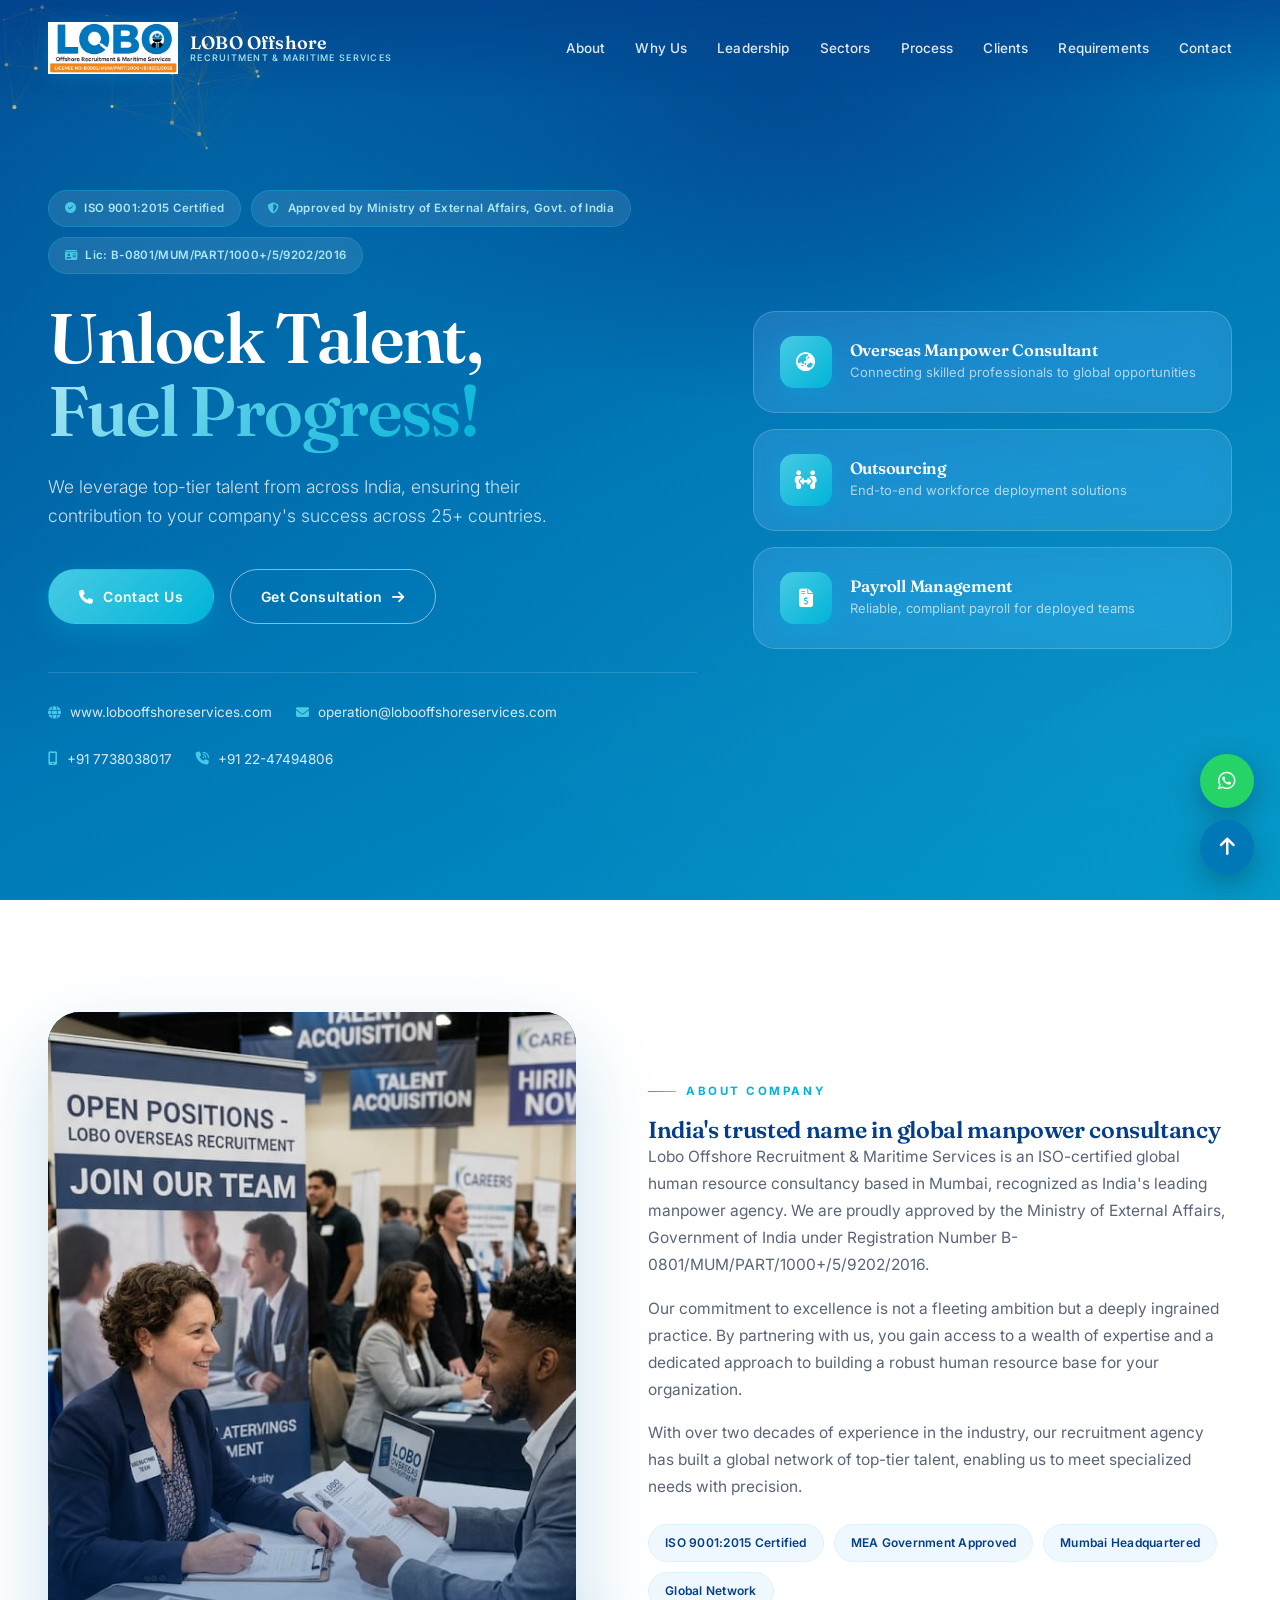
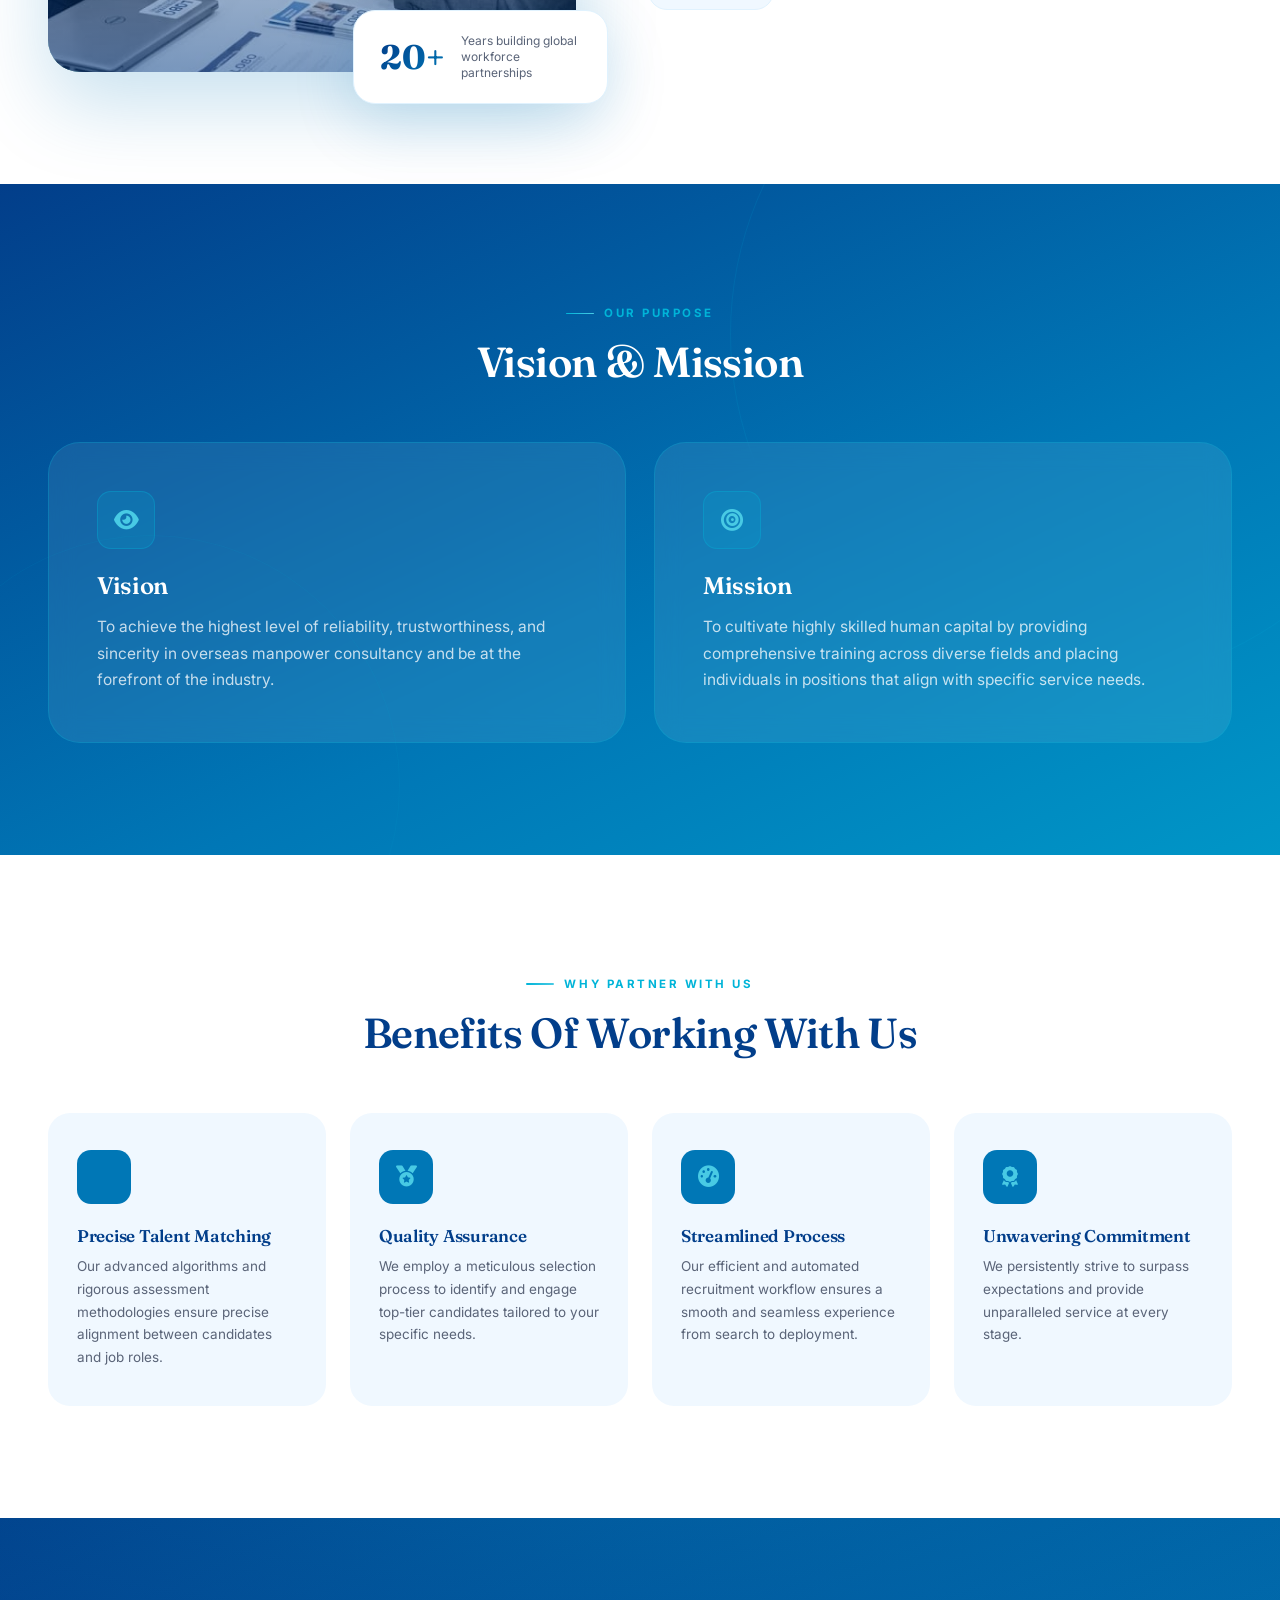
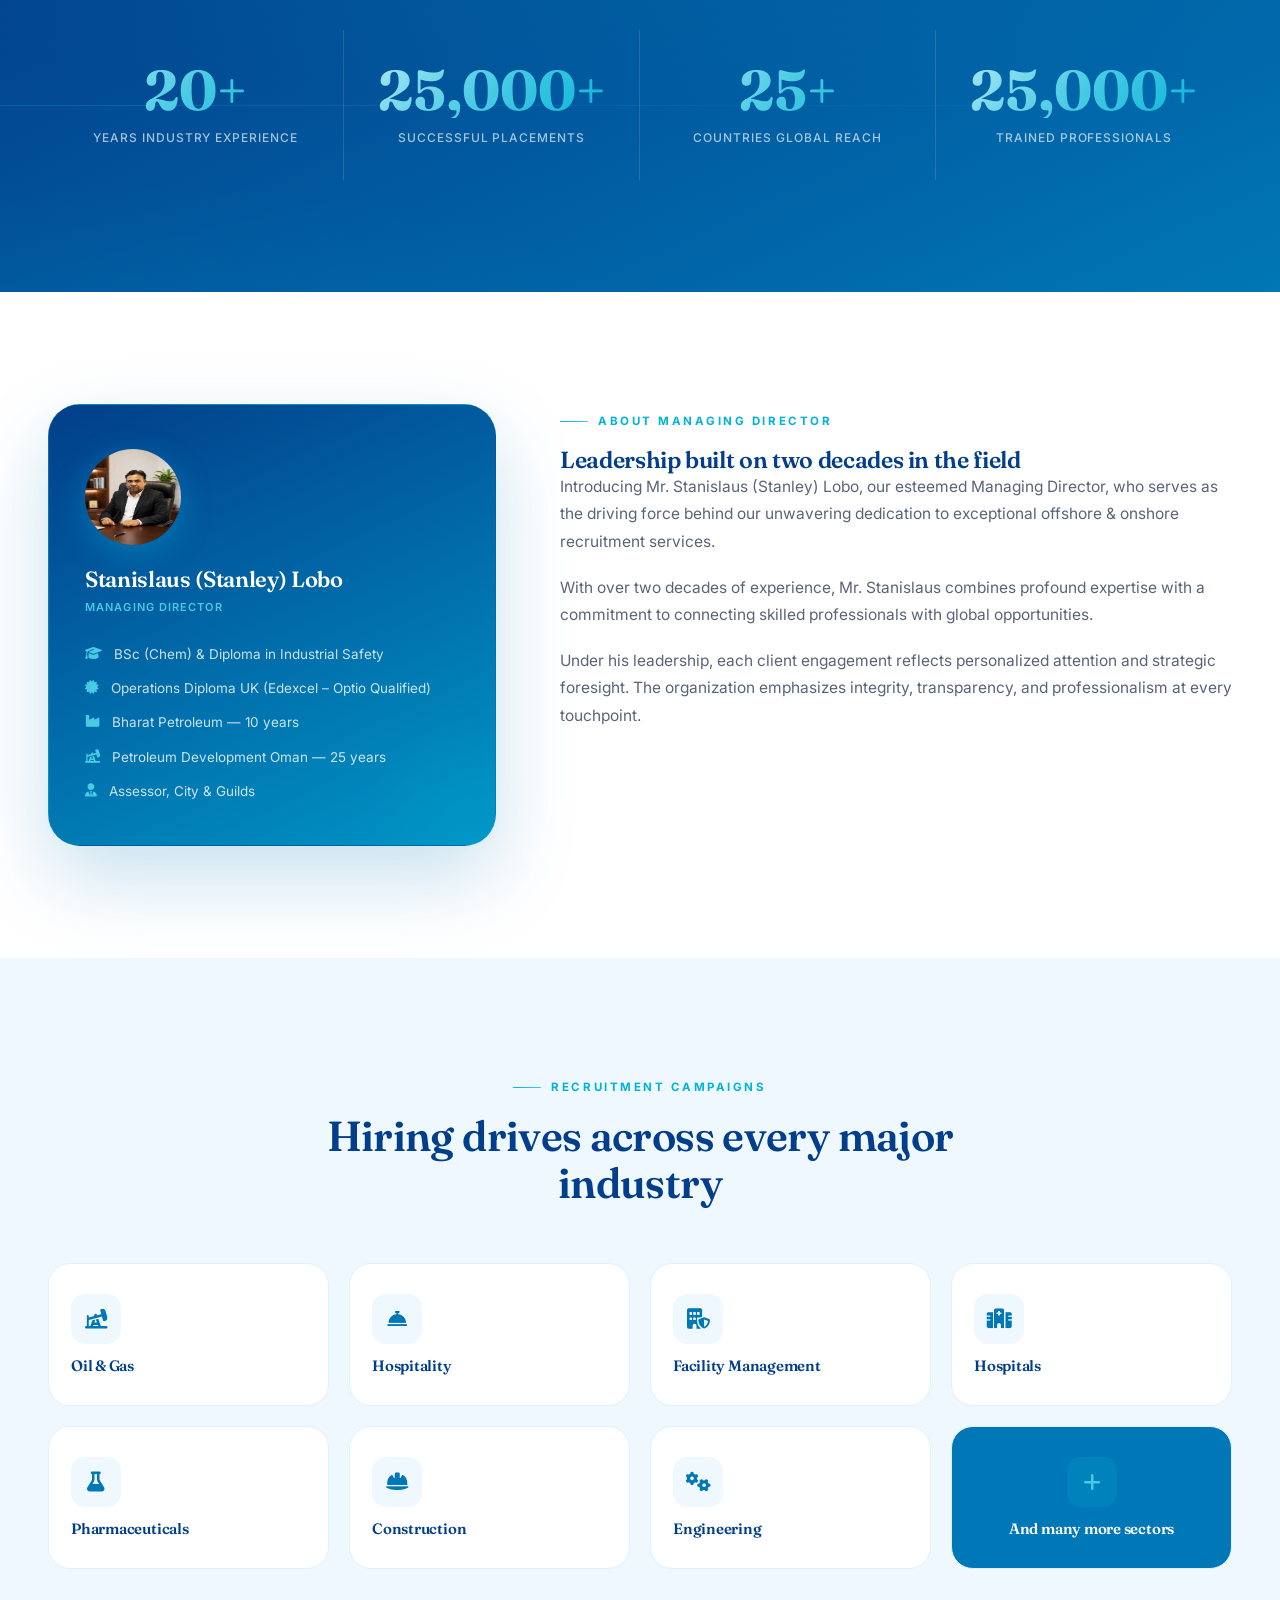
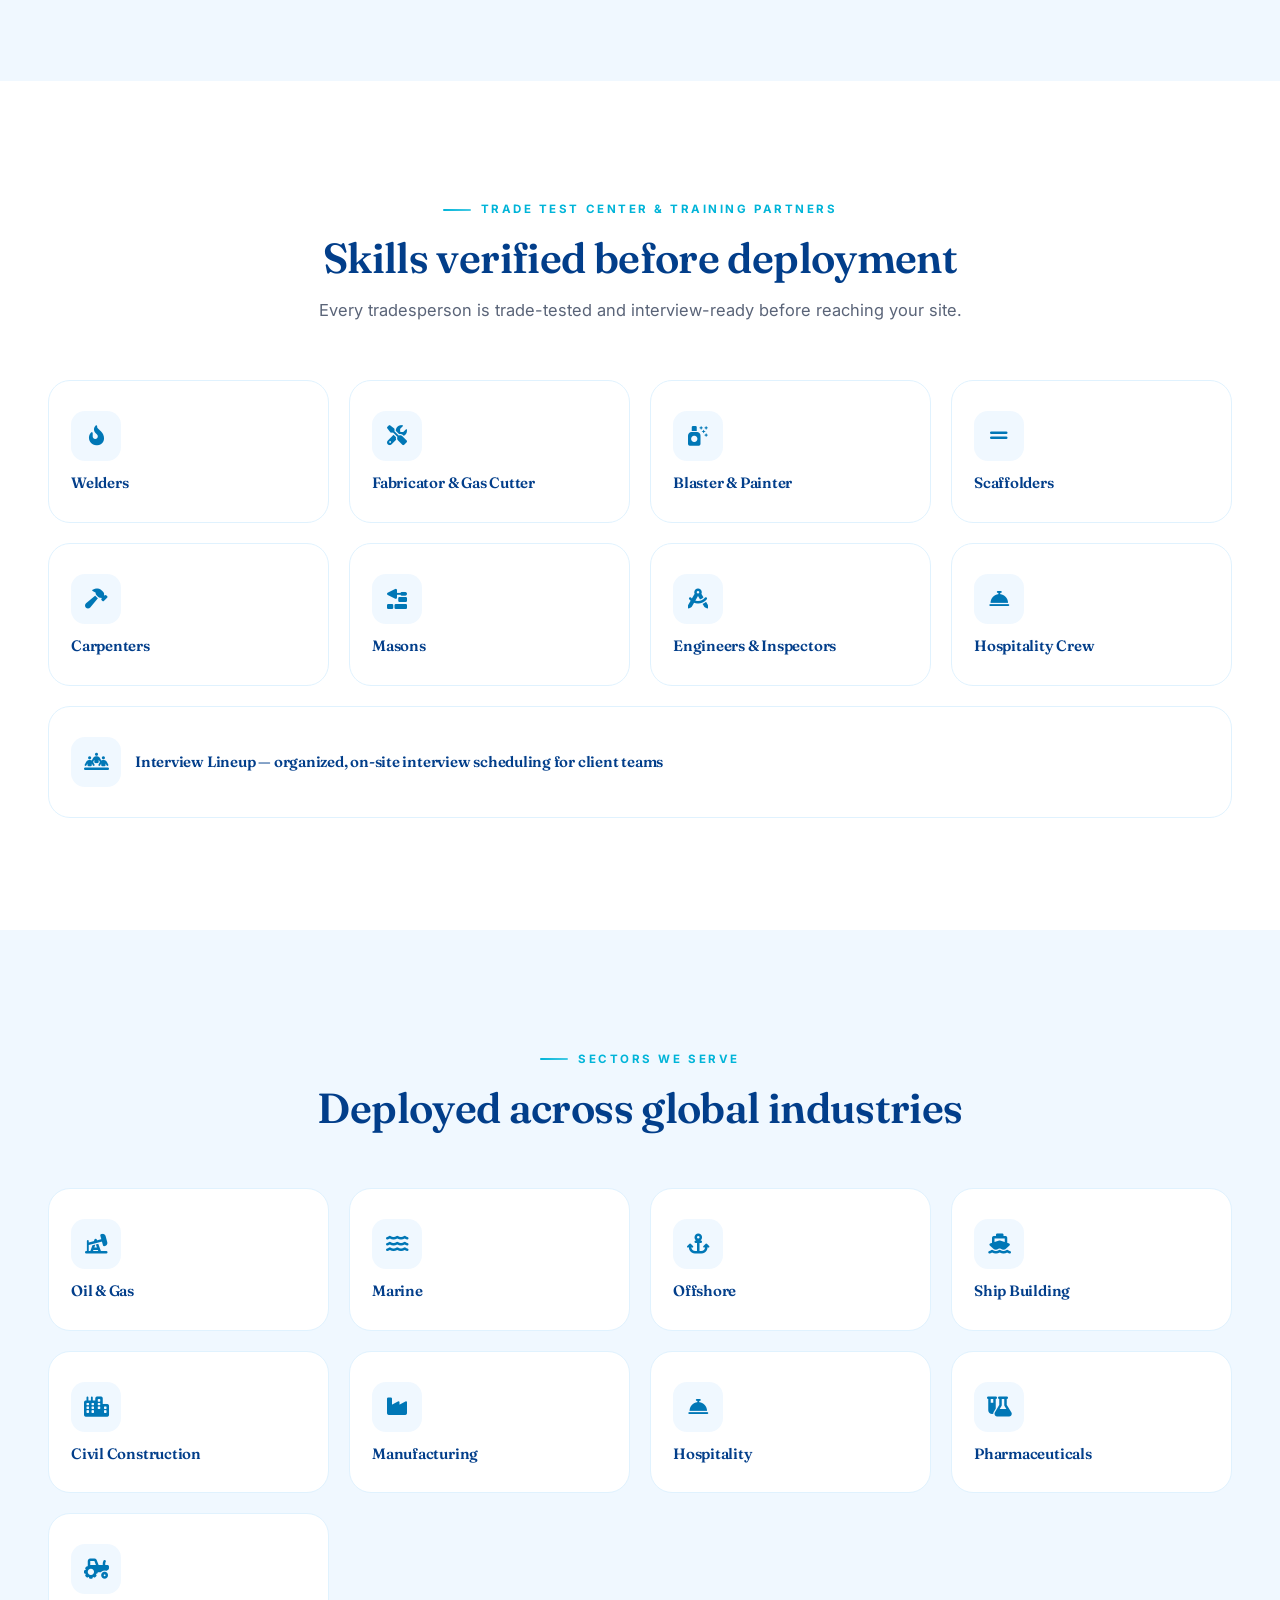
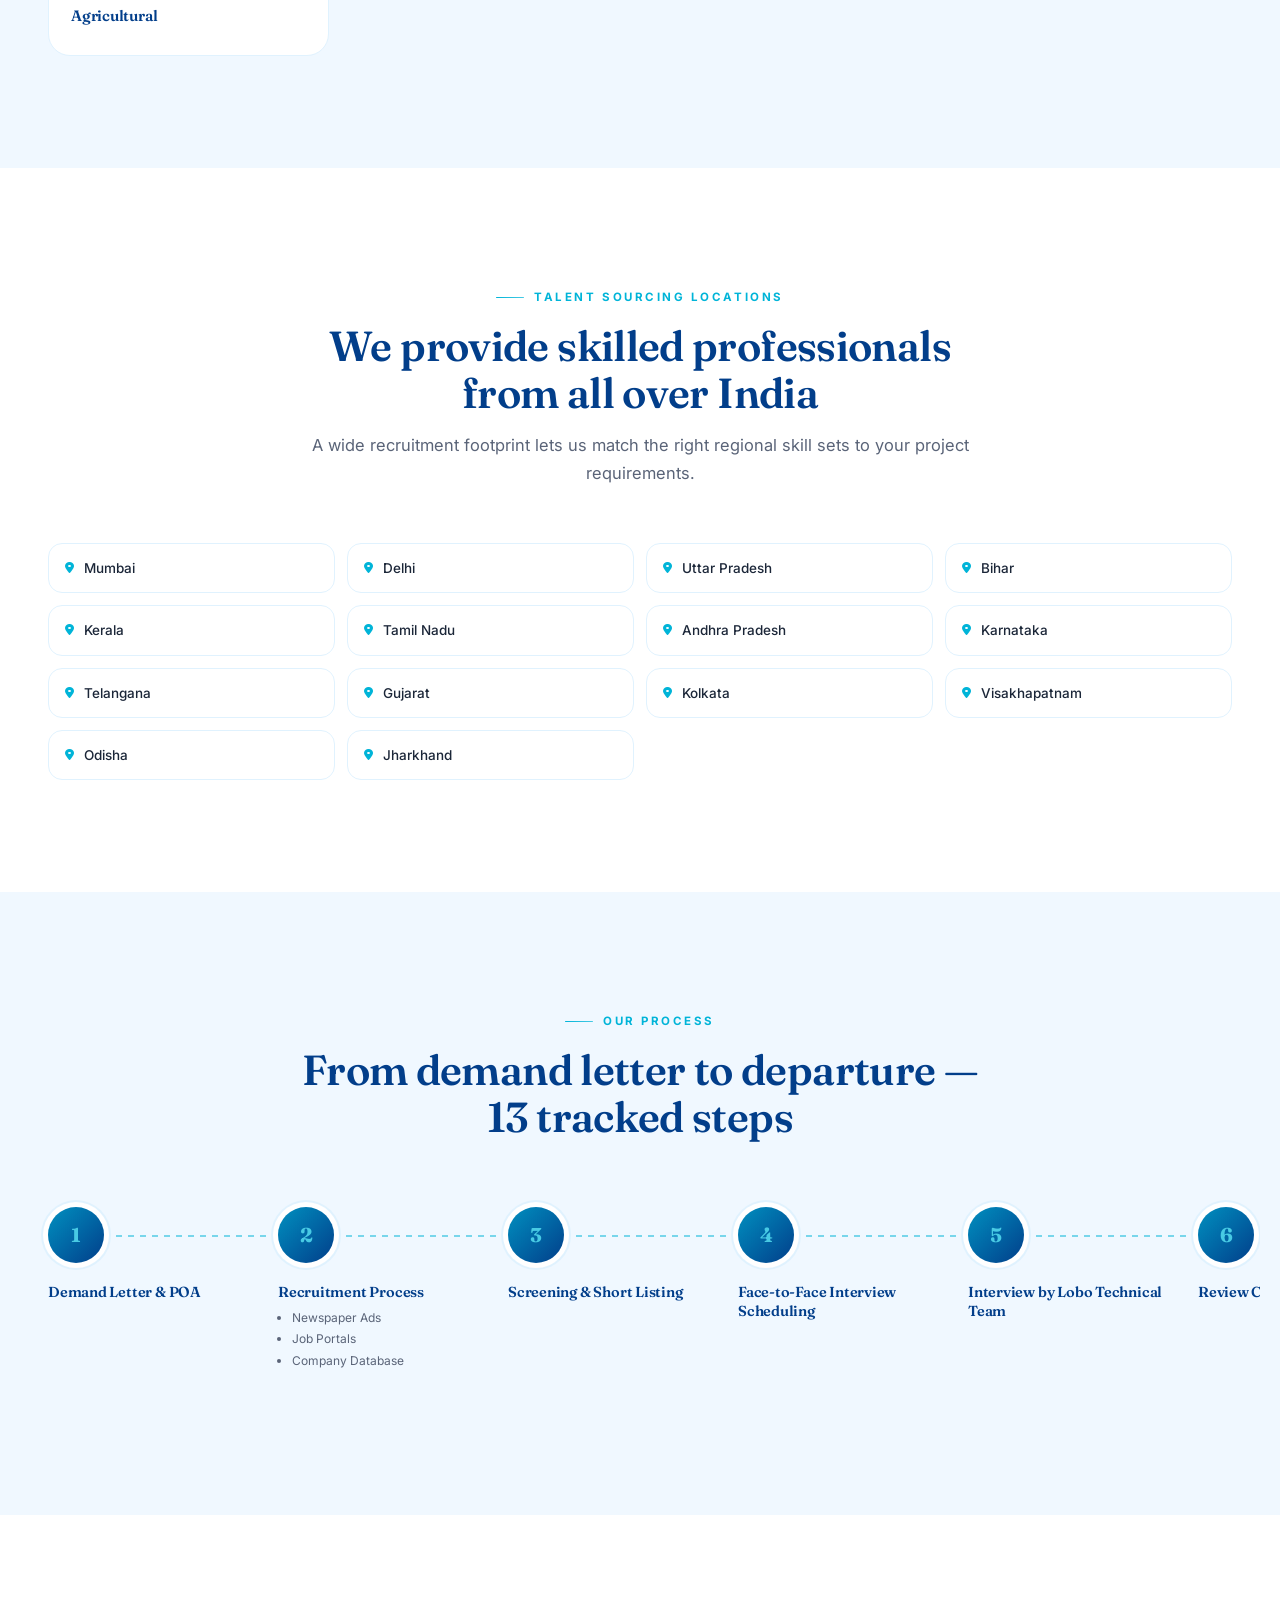
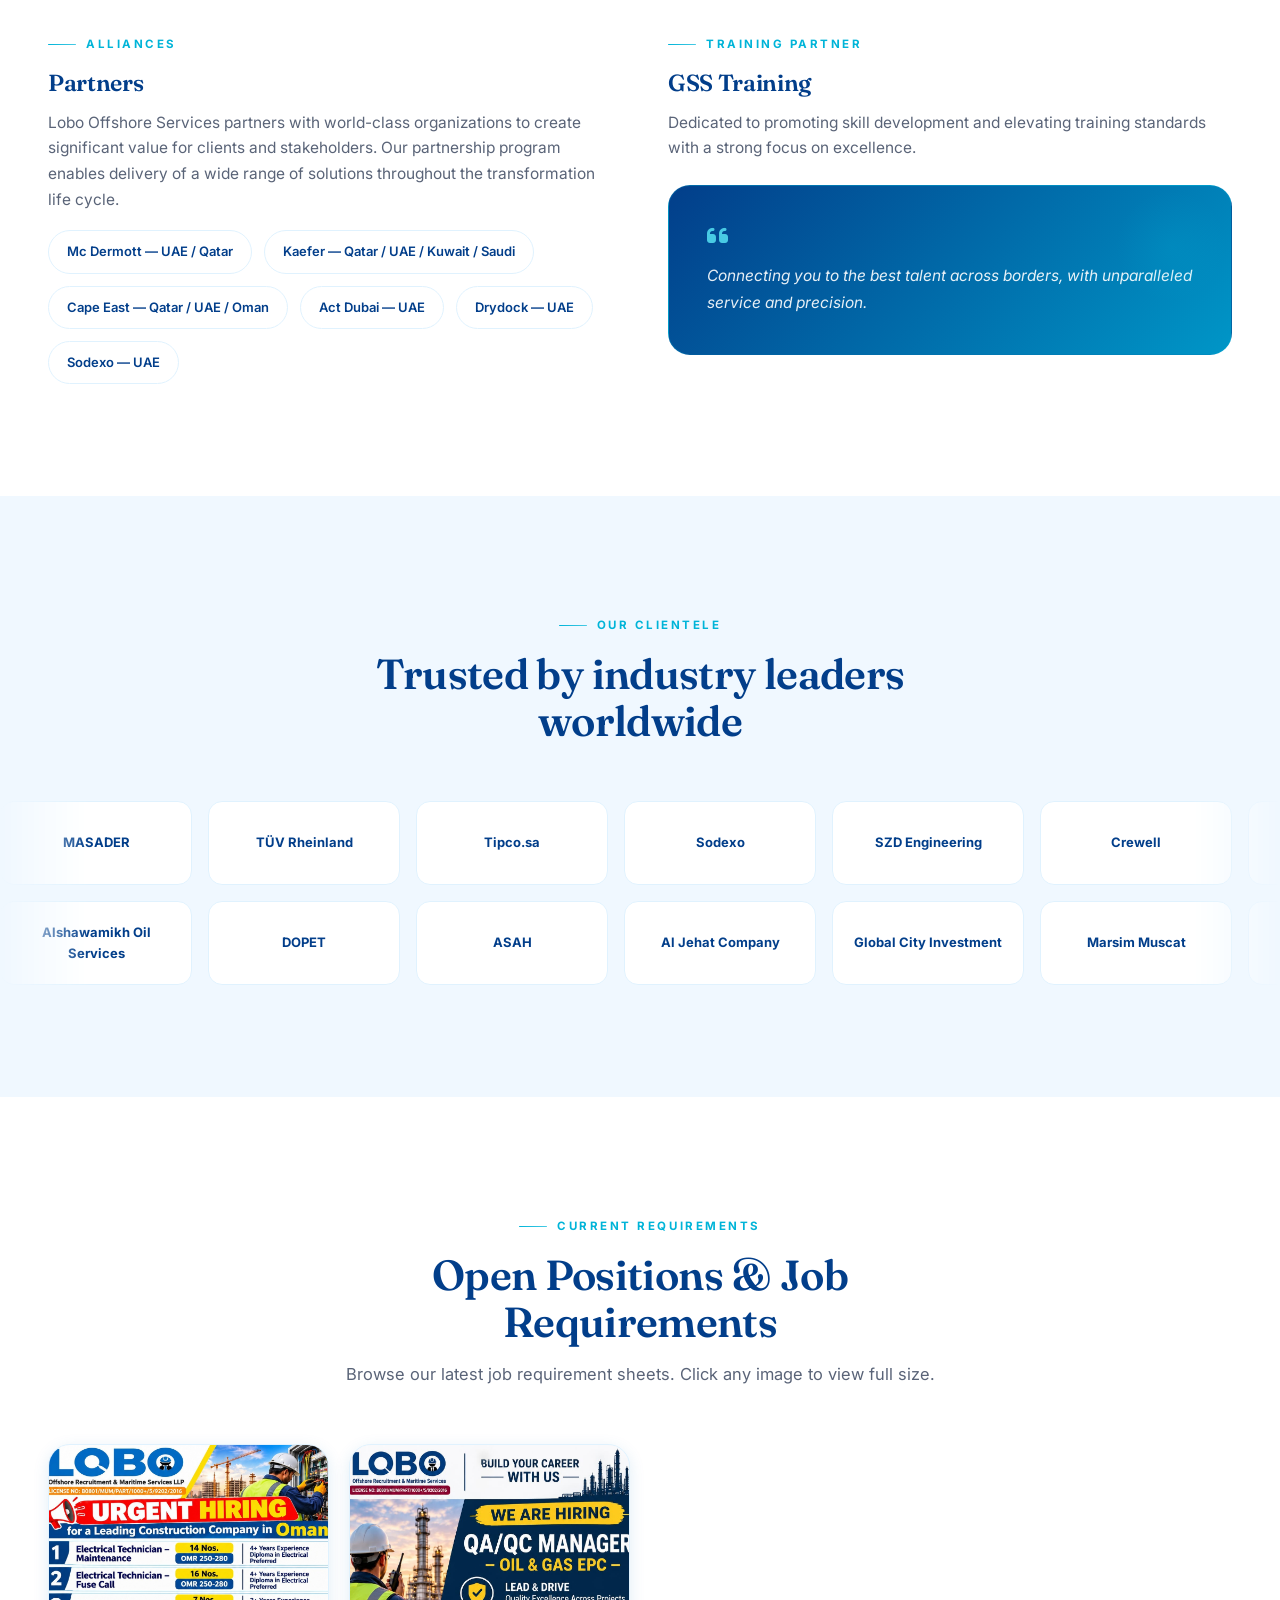
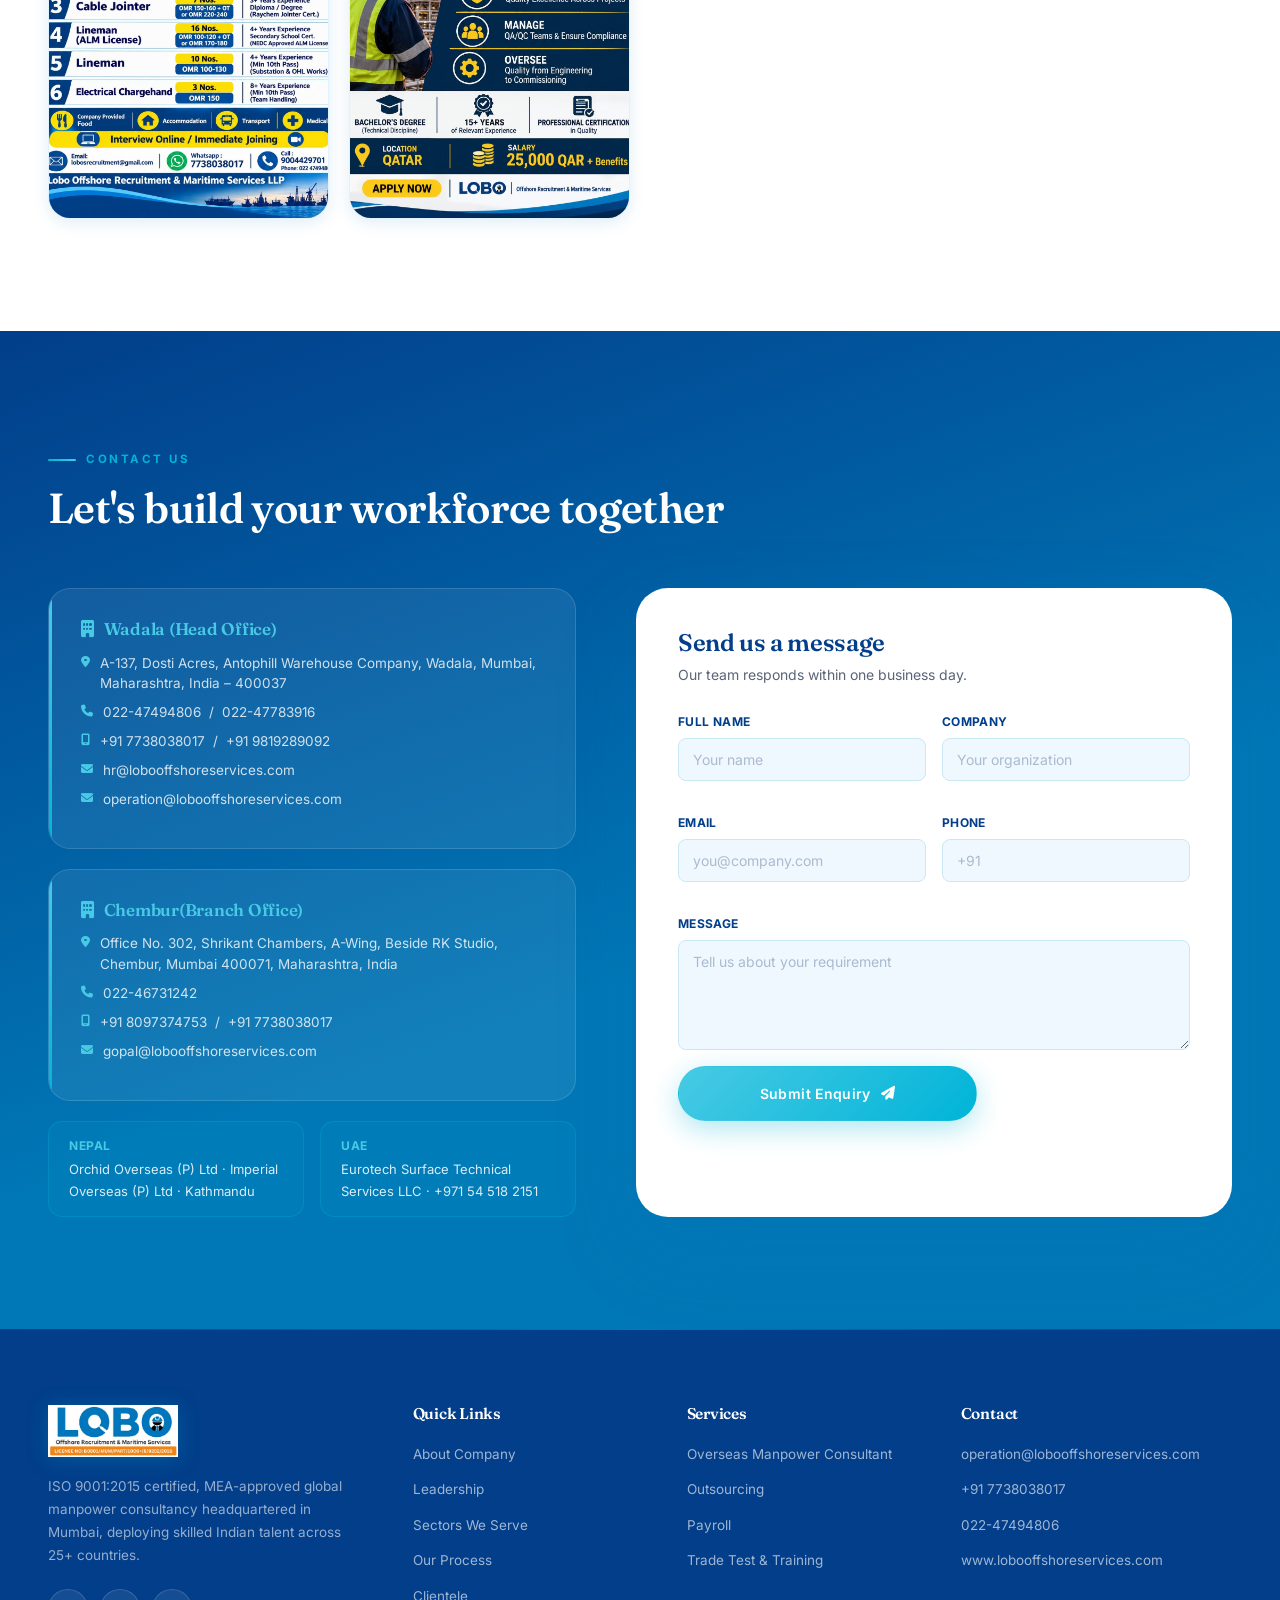
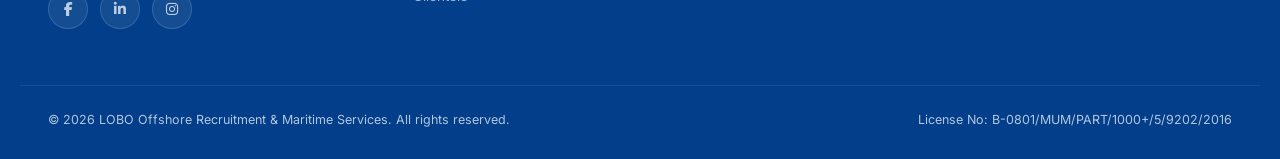
==== lobooffshore-/index.html @ 0203d6b7 "final 1" ====
<!DOCTYPE html>
<html lang="en">
<head>
  <meta charset="UTF-8">
  <meta name="viewport" content="width=device-width, initial-scale=1.0">
  <title>LOBO Offshore Recruitment &amp; Maritime Services | Global Manpower Consultancy</title>
  <meta name="description" content="ISO 9001:2015 certified, MEA-approved overseas manpower consultancy based in Mumbai. 20+ years connecting skilled Indian professionals with global opportunities in Oil &amp; Gas, Marine, Construction, Hospitality and more.">
  <link rel="preconnect" href="https://fonts.googleapis.com">
  <link rel="preconnect" href="https://fonts.gstatic.com" crossorigin>
  <link href="https://fonts.googleapis.com/css2?family=Fraunces:opsz,wght@9..144,300;9..144,400;9..144,500;9..144,600;9..144,700&family=Inter:wght@300;400;500;600;700;800&display=swap" rel="stylesheet">
  <link rel="stylesheet" href="https://cdnjs.cloudflare.com/ajax/libs/font-awesome/6.5.1/css/all.min.css">
  <link rel="stylesheet" href="./style.css">
</head>
<body>

<nav class="navbar" id="navbar">
  <div class="container nav-inner">
    <a href="#home" class="brand">
      <img src="./logo.png" alt="LOBO Offshore Logo" class="brand-logo-img" />
      <span class="brand-text">
        LOBO Offshore
        <small>Recruitment &amp; Maritime Services</small>
      </span>
    </a>
    <div class="nav-links">
      <a href="#about">About</a>
      <a href="#benefits">Why Us</a>
      <a href="#director">Leadership</a>
      <a href="#sectors">Sectors</a>
      <a href="#process">Process</a>
      <a href="#clients">Clients</a>
      <a href="#requirements">Requirements</a>
      <a href="#contact">Contact</a>
    </div>
    <div class="burger" id="burger">
      <span></span><span></span><span></span>
    </div>
  </div>
</nav>

<div class="mobile-menu" id="mobileMenu">
  <div class="mobile-close" id="mobileClose"><i class="fa-solid fa-xmark"></i></div>
  <a href="#about">About</a>
  <a href="#benefits">Why Us</a>
  <a href="#director">Leadership</a>
  <a href="#sectors">Sectors</a>
  <a href="#process">Process</a>
  <a href="#clients">Clients</a>
  <a href="#requirements">Requirements</a>
  <a href="#contact">Contact</a>
</div>

<header class="hero" id="home">
  <canvas id="particles"></canvas>
  <div class="container hero-grid">
    <div>
      <div class="hero-badges reveal in">
        <span class="badge"><i class="fa-solid fa-circle-check"></i> ISO 9001:2015 Certified</span>
        <span class="badge"><i class="fa-solid fa-shield-halved"></i> Approved by Ministry of External Affairs, Govt. of India</span>
        <span class="badge"><i class="fa-solid fa-id-card"></i> Lic: B-0801/MUM/PART/1000+/5/9202/2016</span>
      </div>
      <h1 class="reveal in">Unlock Talent,<br><em>Fuel Progress!</em></h1>
      <p class="lead reveal in">We leverage top-tier talent from across India, ensuring their contribution to your company's success across 25+ countries.</p>
      <div class="hero-cta reveal in">
        <a href="#contact" class="btn btn-gold"><i class="fa-solid fa-phone"></i> Contact Us</a>
        <a href="#contact" class="btn btn-outline">Get Consultation <i class="fa-solid fa-arrow-right"></i></a>
      </div>
      <div class="hero-contact reveal in">
        <a href="http://www.lobooffshoreservices.com" target="_blank" rel="noopener"><i class="fa-solid fa-globe"></i> www.lobooffshoreservices.com</a>
        <a href="mailto:operation@lobooffshoreservices.com"><i class="fa-solid fa-envelope"></i> operation@lobooffshoreservices.com</a>
        <a href="tel:+917738038017"><i class="fa-solid fa-mobile-screen"></i> +91 7738038017</a>
        <a href="tel:+912247494806"><i class="fa-solid fa-phone-volume"></i> +91 22-47494806</a>
      </div>
    </div>
    <div class="expertise-stack">
      <div class="glass-card reveal in">
        <span class="ic"><i class="fa-solid fa-earth-asia"></i></span>
        <div>
          <h4>Overseas Manpower Consultant</h4>
          <p>Connecting skilled professionals to global opportunities</p>
        </div>
      </div>
      <div class="glass-card reveal in">
        <span class="ic"><i class="fa-solid fa-people-arrows"></i></span>
        <div>
          <h4>Outsourcing</h4>
          <p>End-to-end workforce deployment solutions</p>
        </div>
      </div>
      <div class="glass-card reveal in">
        <span class="ic"><i class="fa-solid fa-file-invoice-dollar"></i></span>
        <div>
          <h4>Payroll Management</h4>
          <p>Reliable, compliant payroll for deployed teams</p>
        </div>
      </div>
    </div>
  </div>
</header>

<section class="about" id="about">

  <div class="container about-grid">
  <div class="about-visual reveal-left">
    <div class="about-photo">
      <img src="./aboutme.jpeg" alt="LOBO Offshore recruiter reviewing a candidate's resume at a hiring event" />
    </div>
    <div class="about-float">
      <span class="num">20+</span>
      <span class="lbl">Years building global workforce partnerships</span>
    </div>
  </div>
  <!-- rest of about-grid content -->

  <!-- <div class="container about-grid">
    <div class="about-visual reveal-left">
      <div class="about-photo">
        <svg viewBox="0 0 200 200" fill="none">
          <circle cx="100" cy="100" r="92" stroke="#48CAE4" stroke-opacity="0.4" stroke-width="1.5"/>
          <circle cx="100" cy="100" r="70" stroke="#00B4D8" stroke-opacity="0.6" stroke-width="1.5"/>
          <path d="M40 130 Q100 90 160 130" stroke="#48CAE4" stroke-width="2"/>
          <path d="M55 70 L100 40 L145 70 L130 130 H70 Z" stroke="#ADE8F4" stroke-width="2" fill="rgba(0,180,216,0.10)"/>
          <circle cx="100" cy="70" r="6" fill="#00B4D8"/>
        </svg>
      </div>
      <div class="about-float">
        <span class="num">20+</span>
        <span class="lbl">Years building global workforce partnerships</span>
      </div>
    </div> -->
    <div class="about-copy reveal-right">
      <div class="eyebrow">About Company</div>
      <h2>India's trusted name in global manpower consultancy</h2>
      <p>Lobo Offshore Recruitment &amp; Maritime Services is an ISO-certified global human resource consultancy based in Mumbai, recognized as India's leading manpower agency. We are proudly approved by the Ministry of External Affairs, Government of India under Registration Number B-0801/MUM/PART/1000+/5/9202/2016.</p>
      <p>Our commitment to excellence is not a fleeting ambition but a deeply ingrained practice. By partnering with us, you gain access to a wealth of expertise and a dedicated approach to building a robust human resource base for your organization.</p>
      <p>With over two decades of experience in the industry, our recruitment agency has built a global network of top-tier talent, enabling us to meet specialized needs with precision.</p>
      <div class="about-tags">
        <span class="tag">ISO 9001:2015 Certified</span>
        <span class="tag">MEA Government Approved</span>
        <span class="tag">Mumbai Headquartered</span>
        <span class="tag">Global Network</span>
      </div>
    </div>
  </div>
</section>

<section class="vm">
  <div class="container">
    <div class="section-head center reveal">
      <div class="eyebrow">Our Purpose</div>
      <h2 style="color:#fff;">Vision &amp; Mission</h2>
    </div>
    <div class="vm-grid">
      <div class="vm-card reveal">
        <span class="ic"><i class="fa-solid fa-eye"></i></span>
        <h3>Vision</h3>
        <p>To achieve the highest level of reliability, trustworthiness, and sincerity in overseas manpower consultancy and be at the forefront of the industry.</p>
      </div>
      <div class="vm-card reveal">
        <span class="ic"><i class="fa-solid fa-bullseye"></i></span>
        <h3>Mission</h3>
        <p>To cultivate highly skilled human capital by providing comprehensive training across diverse fields and placing individuals in positions that align with specific service needs.</p>
      </div>
    </div>
  </div>
</section>

<section id="benefits">
  <div class="container">
    <div class="section-head center reveal">
      <div class="eyebrow">Why Partner With Us</div>
      <h2>Benefits Of Working With Us</h2>
    </div>
    <div class="benefits-grid stagger">
      <div class="benefit-card reveal" style="--i:0">
        <span class="ic"><i class="fa-solid fa-bullseye-arrow"></i></span>
        <h4>Precise Talent Matching</h4>
        <p>Our advanced algorithms and rigorous assessment methodologies ensure precise alignment between candidates and job roles.</p>
      </div>
      <div class="benefit-card reveal" style="--i:1">
        <span class="ic"><i class="fa-solid fa-medal"></i></span>
        <h4>Quality Assurance</h4>
        <p>We employ a meticulous selection process to identify and engage top-tier candidates tailored to your specific needs.</p>
      </div>
      <div class="benefit-card reveal" style="--i:2">
        <span class="ic"><i class="fa-solid fa-gauge-high"></i></span>
        <h4>Streamlined Process</h4>
        <p>Our efficient and automated recruitment workflow ensures a smooth and seamless experience from search to deployment.</p>
      </div>
      <div class="benefit-card reveal" style="--i:3">
        <span class="ic"><i class="fa-solid fa-award"></i></span>
        <h4>Unwavering Commitment</h4>
        <p>We persistently strive to surpass expectations and provide unparalleled service at every stage.</p>
      </div>
    </div>
  </div>
</section>

<section class="milestones">
  <div class="container">
    <div class="stat-grid">
      <div class="stat reveal">
        <span class="num" data-count="20" data-suffix="+">0</span>
        <div class="lbl">Years Industry Experience</div>
      </div>
      <div class="stat reveal">
        <span class="num" data-count="25000" data-suffix="+">0</span>
        <div class="lbl">Successful Placements</div>
      </div>
      <div class="stat reveal">
        <span class="num" data-count="25" data-suffix="+">0</span>
        <div class="lbl">Countries Global Reach</div>
      </div>
      <div class="stat reveal">
        <span class="num" data-count="25000" data-suffix="+">0</span>
        <div class="lbl">Trained Professionals</div>
      </div>
    </div>
  </div>
</section>

<section id="director">
  <div class="container director-grid">
    <div class="director-card reveal-left">
      <!-- <span class="director-avatar">SL</span> -->
       <!-- <img src="lobosir.jpeg" alt="Stanislaus (Stanley) Lobo, Managing Director of LOBO Offshore Recruitment & Maritime Services" class="director-avatar" />  -->
       <img src="./lobosir1.png" alt="Stanislaus (Stanley) Lobo, Managing Director of LOBO Offshore Recruitment & Maritime Services" class="director-avatar" />
      <h3>Stanislaus (Stanley) Lobo</h3>
      <div class="role">Managing Director</div>
      <ul class="director-quals">
        <li><i class="fa-solid fa-graduation-cap"></i> BSc (Chem) &amp; Diploma in Industrial Safety</li>
        <li><i class="fa-solid fa-certificate"></i> Operations Diploma UK (Edexcel – Optio Qualified)</li>
        <li><i class="fa-solid fa-industry"></i> Bharat Petroleum — 10 years</li>
        <li><i class="fa-solid fa-oil-well"></i> Petroleum Development Oman — 25 years</li>
        <li><i class="fa-solid fa-user-tie"></i> Assessor, City &amp; Guilds</li>
      </ul>
    </div>
    <div class="director-copy reveal-right">
      <div class="eyebrow">About Managing Director</div>
      <h2>Leadership built on two decades in the field</h2>
      <p>Introducing Mr. Stanislaus (Stanley) Lobo, our esteemed Managing Director, who serves as the driving force behind our unwavering dedication to exceptional offshore &amp; onshore recruitment services.</p>
      <p>With over two decades of experience, Mr. Stanislaus combines profound expertise with a commitment to connecting skilled professionals with global opportunities.</p>
      <p>Under his leadership, each client engagement reflects personalized attention and strategic foresight. The organization emphasizes integrity, transparency, and professionalism at every touchpoint.</p>
    </div>
  </div>
</section>

<section class="section-alt">
  <div class="container">
    <div class="section-head center reveal">
      <div class="eyebrow">Recruitment Campaigns</div>
      <h2>Hiring drives across every major industry</h2>
    </div>
    <div class="chip-grid stagger">
      <div class="chip reveal" style="--i:0"><span class="ic"><i class="fa-solid fa-oil-well"></i></span><h4>Oil &amp; Gas</h4></div>
      <div class="chip reveal" style="--i:1"><span class="ic"><i class="fa-solid fa-bell-concierge"></i></span><h4>Hospitality</h4></div>
      <div class="chip reveal" style="--i:2"><span class="ic"><i class="fa-solid fa-building-shield"></i></span><h4>Facility Management</h4></div>
      <div class="chip reveal" style="--i:3"><span class="ic"><i class="fa-solid fa-hospital"></i></span><h4>Hospitals</h4></div>
      <div class="chip reveal" style="--i:4"><span class="ic"><i class="fa-solid fa-flask"></i></span><h4>Pharmaceuticals</h4></div>
      <div class="chip reveal" style="--i:5"><span class="ic"><i class="fa-solid fa-helmet-safety"></i></span><h4>Construction</h4></div>
      <div class="chip reveal" style="--i:6"><span class="ic"><i class="fa-solid fa-gears"></i></span><h4>Engineering</h4></div>
      <div class="chip more reveal" style="--i:7"><span class="ic"><i class="fa-solid fa-plus"></i></span><h4>And many more sectors</h4></div>
    </div>
  </div>
</section>

<section>
  <div class="container">
    <div class="section-head center reveal">
      <div class="eyebrow">Trade Test Center &amp; Training Partners</div>
      <h2>Skills verified before deployment</h2>
      <p>Every tradesperson is trade-tested and interview-ready before reaching your site.</p>
    </div>
    <div class="chip-grid stagger">
      <div class="chip reveal" style="--i:0"><span class="ic"><i class="fa-solid fa-fire-flame-curved"></i></span><h4>Welders</h4></div>
      <div class="chip reveal" style="--i:1"><span class="ic"><i class="fa-solid fa-screwdriver-wrench"></i></span><h4>Fabricator &amp; Gas Cutter</h4></div>
      <div class="chip reveal" style="--i:2"><span class="ic"><i class="fa-solid fa-spray-can-sparkles"></i></span><h4>Blaster &amp; Painter</h4></div>
      <div class="chip reveal" style="--i:3"><span class="ic"><i class="fa-solid fa-grip-lines"></i></span><h4>Scaffolders</h4></div>
      <div class="chip reveal" style="--i:4"><span class="ic"><i class="fa-solid fa-hammer"></i></span><h4>Carpenters</h4></div>
      <div class="chip reveal" style="--i:5"><span class="ic"><i class="fa-solid fa-trowel-bricks"></i></span><h4>Masons</h4></div>
      <div class="chip reveal" style="--i:6"><span class="ic"><i class="fa-solid fa-drafting-compass"></i></span><h4>Engineers &amp; Inspectors</h4></div>
      <div class="chip reveal" style="--i:7"><span class="ic"><i class="fa-solid fa-concierge-bell"></i></span><h4>Hospitality Crew</h4></div>
    </div>
    <div class="chip-grid" style="margin-top:20px;grid-template-columns:1fr;">
      <div class="chip reveal" style="flex-direction:row;align-items:center;">
        <span class="ic"><i class="fa-solid fa-people-line"></i></span>
        <h4>Interview Lineup — organized, on-site interview scheduling for client teams</h4>
      </div>
    </div>
  </div>
</section>

<section class="section-alt" id="sectors">
  <div class="container">
    <div class="section-head center reveal">
      <div class="eyebrow">Sectors We Serve</div>
      <h2>Deployed across global industries</h2>
    </div>
    <div class="chip-grid stagger">
      <div class="chip reveal" style="--i:0"><span class="ic"><i class="fa-solid fa-oil-well"></i></span><h4>Oil &amp; Gas</h4></div>
      <div class="chip reveal" style="--i:1"><span class="ic"><i class="fa-solid fa-water"></i></span><h4>Marine</h4></div>
      <div class="chip reveal" style="--i:2"><span class="ic"><i class="fa-solid fa-anchor"></i></span><h4>Offshore</h4></div>
      <div class="chip reveal" style="--i:3"><span class="ic"><i class="fa-solid fa-ship"></i></span><h4>Ship Building</h4></div>
      <div class="chip reveal" style="--i:4"><span class="ic"><i class="fa-solid fa-city"></i></span><h4>Civil Construction</h4></div>
      <div class="chip reveal" style="--i:5"><span class="ic"><i class="fa-solid fa-industry"></i></span><h4>Manufacturing</h4></div>
      <div class="chip reveal" style="--i:6"><span class="ic"><i class="fa-solid fa-bell-concierge"></i></span><h4>Hospitality</h4></div>
      <div class="chip reveal" style="--i:7"><span class="ic"><i class="fa-solid fa-flask-vial"></i></span><h4>Pharmaceuticals</h4></div>
      <div class="chip reveal" style="--i:8"><span class="ic"><i class="fa-solid fa-tractor"></i></span><h4>Agricultural</h4></div>
    </div>
  </div>
</section>

<section>
  <div class="container">
    <div class="section-head center reveal">
      <div class="eyebrow">Talent Sourcing Locations</div>
      <h2>We provide skilled professionals from all over India</h2>
      <p style="color:var(--slate);margin-top:14px;">A wide recruitment footprint lets us match the right regional skill sets to your project requirements.</p>
    </div>
    <div class="loc-list reveal">
      <div class="loc-pill"><i class="fa-solid fa-location-dot"></i> Mumbai</div>
      <div class="loc-pill"><i class="fa-solid fa-location-dot"></i> Delhi</div>
      <div class="loc-pill"><i class="fa-solid fa-location-dot"></i> Uttar Pradesh</div>
      <div class="loc-pill"><i class="fa-solid fa-location-dot"></i> Bihar</div>
      <div class="loc-pill"><i class="fa-solid fa-location-dot"></i> Kerala</div>
      <div class="loc-pill"><i class="fa-solid fa-location-dot"></i> Tamil Nadu</div>
      <div class="loc-pill"><i class="fa-solid fa-location-dot"></i> Andhra Pradesh</div>
      <div class="loc-pill"><i class="fa-solid fa-location-dot"></i> Karnataka</div>
      <div class="loc-pill"><i class="fa-solid fa-location-dot"></i> Telangana</div>
      <div class="loc-pill"><i class="fa-solid fa-location-dot"></i> Gujarat</div>
      <div class="loc-pill"><i class="fa-solid fa-location-dot"></i> Kolkata</div>
      <div class="loc-pill"><i class="fa-solid fa-location-dot"></i> Visakhapatnam</div>
      <div class="loc-pill"><i class="fa-solid fa-location-dot"></i> Odisha</div>
      <div class="loc-pill"><i class="fa-solid fa-location-dot"></i> Jharkhand</div>
    </div>
  </div>
</section>

<section class="section-alt" id="process">
  <div class="container">
    <div class="section-head center reveal">
      <div class="eyebrow">Our Process</div>
      <h2>From demand letter to departure — 13 tracked steps</h2>
    </div>
  </div>
  <div class="container">
    <div class="timeline-scroll">
      <div class="timeline">
        <div class="tl-step reveal"><div class="tl-num">1</div><div class="tl-line"></div><h4>Demand Letter &amp; POA</h4></div>
        <div class="tl-step reveal"><div class="tl-num">2</div><div class="tl-line"></div><h4>Recruitment Process</h4><ul><li>Newspaper Ads</li><li>Job Portals</li><li>Company Database</li></ul></div>
        <div class="tl-step reveal"><div class="tl-num">3</div><div class="tl-line"></div><h4>Screening &amp; Short Listing</h4></div>
        <div class="tl-step reveal"><div class="tl-num">4</div><div class="tl-line"></div><h4>Face-to-Face Interview Scheduling</h4></div>
        <div class="tl-step reveal"><div class="tl-num">5</div><div class="tl-line"></div><h4>Interview by Lobo Technical Team</h4></div>
        <div class="tl-step reveal"><div class="tl-num">6</div><div class="tl-line"></div><h4>Review CV by Client</h4></div>
        <div class="tl-step reveal"><div class="tl-num">7</div><div class="tl-line"></div><h4>Schedule Virtual Interview</h4></div>
        <div class="tl-step reveal"><div class="tl-num">8</div><div class="tl-line"></div><h4>Selection &amp; Offer Letter</h4></div>
        <div class="tl-step reveal"><div class="tl-num">9</div><div class="tl-line"></div><h4>Signed Offer Letter &amp; Medical</h4></div>
        <div class="tl-step reveal"><div class="tl-num">10</div><div class="tl-line"></div><h4>Visa Processing</h4></div>
        <div class="tl-step reveal"><div class="tl-num">11</div><div class="tl-line"></div><h4>Emigration</h4></div>
        <div class="tl-step reveal"><div class="tl-num">12</div><div class="tl-line"></div><h4>Orientation</h4></div>
        <div class="tl-step reveal"><div class="tl-num">13</div><h4>Departure</h4></div>
      </div>
    </div>
  </div>
</section>

<section>
  <div class="container partners-grid">
    <div class="reveal-left">
      <div class="eyebrow">Alliances</div>
      <h2>Partners</h2>
      <p style="color:var(--slate);margin-top:14px;">Lobo Offshore Services partners with world-class organizations to create significant value for clients and stakeholders. Our partnership program enables delivery of a wide range of solutions throughout the transformation life cycle.</p>
      <div class="partner-list">
        <span class="partner-pill">Mc Dermott — UAE / Qatar</span>
        <span class="partner-pill">Kaefer — Qatar / UAE / Kuwait / Saudi</span>
        <span class="partner-pill">Cape East — Qatar / UAE / Oman</span>
        <span class="partner-pill">Act Dubai — UAE</span>
        <span class="partner-pill">Drydock — UAE</span>
        <span class="partner-pill">Sodexo — UAE</span>
      </div>
    </div>
    <div class="reveal-right">
      <div class="eyebrow">Training Partner</div>
      <h2>GSS Training</h2>
      <p style="color:var(--slate);margin-top:14px;">Dedicated to promoting skill development and elevating training standards with a strong focus on excellence.</p>
      <div class="partner-quote">
        <i class="fa-solid fa-quote-left"></i>
        <p>Connecting you to the best talent across borders, with unparalleled service and precision.</p>
      </div>
    </div>
  </div>
</section>

<section class="section-alt" id="clients">
  <div class="container">
    <div class="section-head center reveal">
      <div class="eyebrow">Our Clientele</div>
      <h2>Trusted by industry leaders worldwide</h2>
    </div>
  </div>
  <div class="marquee-wrap reveal" style="margin-bottom:16px;">
    <div class="marquee" id="marquee1"></div>
  </div>
  <div class="marquee-wrap reveal">
    <div class="marquee rev" id="marquee2"></div>
  </div>
</section>


<!-- ============================================================
     REQUIREMENTS — Gallery only (no upload zone)
     To add images: open admin-requirements.html, upload images,
     click Generate Code, then paste the <div class="req-item">
     blocks inside the .req-gallery div below.
============================================================ -->
<section id="requirements">
  <div class="container">

    <div class="section-head center reveal">
      <div class="eyebrow">Current Requirements</div>
      <h2>Open Positions &amp; Job Requirements</h2>
      <p>Browse our latest job requirement sheets. Click any image to view full size.</p>
    </div>

    <!-- ═══════════════════════════════════════════════════════
         HOW TO ADD IMAGES:
         1. Open  admin-requirements.html  in your browser
         2. Upload your job requirement images
         3. Click "Generate Code" → "Copy to Clipboard"
         4. Paste the copied <div class="req-item"> blocks
            here, replacing or below the empty placeholder.
    ═══════════════════════════════════════════════════════ -->
    <div class="req-gallery" id="reqGallery">

      <!-- Empty state — hidden automatically when images are present -->
      <div class="req-empty" id="reqEmpty">
        <i class="fa-solid fa-images"></i>
        <p>No requirements posted yet. Check back soon!</p>
      </div>

      <!-- ↓ PASTE YOUR GENERATED req-item BLOCKS HERE ↓ -->
       <!-- ========================================================
     LOBO OFFSHORE — Job Requirements Gallery
     Generated: 28 June 2026
     Total images: 3
     ======================================================== -->


<!-- ========================================================
     LOBO OFFSHORE — Job Requirements Gallery
     Generated: 18 November 2026
     Total images: 2
     ======================================================== -->

  <div class="req-item" onclick="openLightbox(0)">
    <img src="[data-uri]" alt="Job Requirement 1" loading="lazy">
    <div class="req-item-overlay">
      <span><i class="fa-solid fa-expand"></i> View Full Size</span>
    </div>
  </div>

  <div class="req-item" onclick="openLightbox(1)">
    <img src="[data-uri]" alt="Job Requirement 2" loading="lazy">
    <div class="req-item-overlay">
      <span><i class="fa-solid fa-expand"></i> View Full Size</span>
    </div>
  </div>

<script>
/* Requirements lightbox data — auto-generated */
window._reqImages = [
  "[data-uri]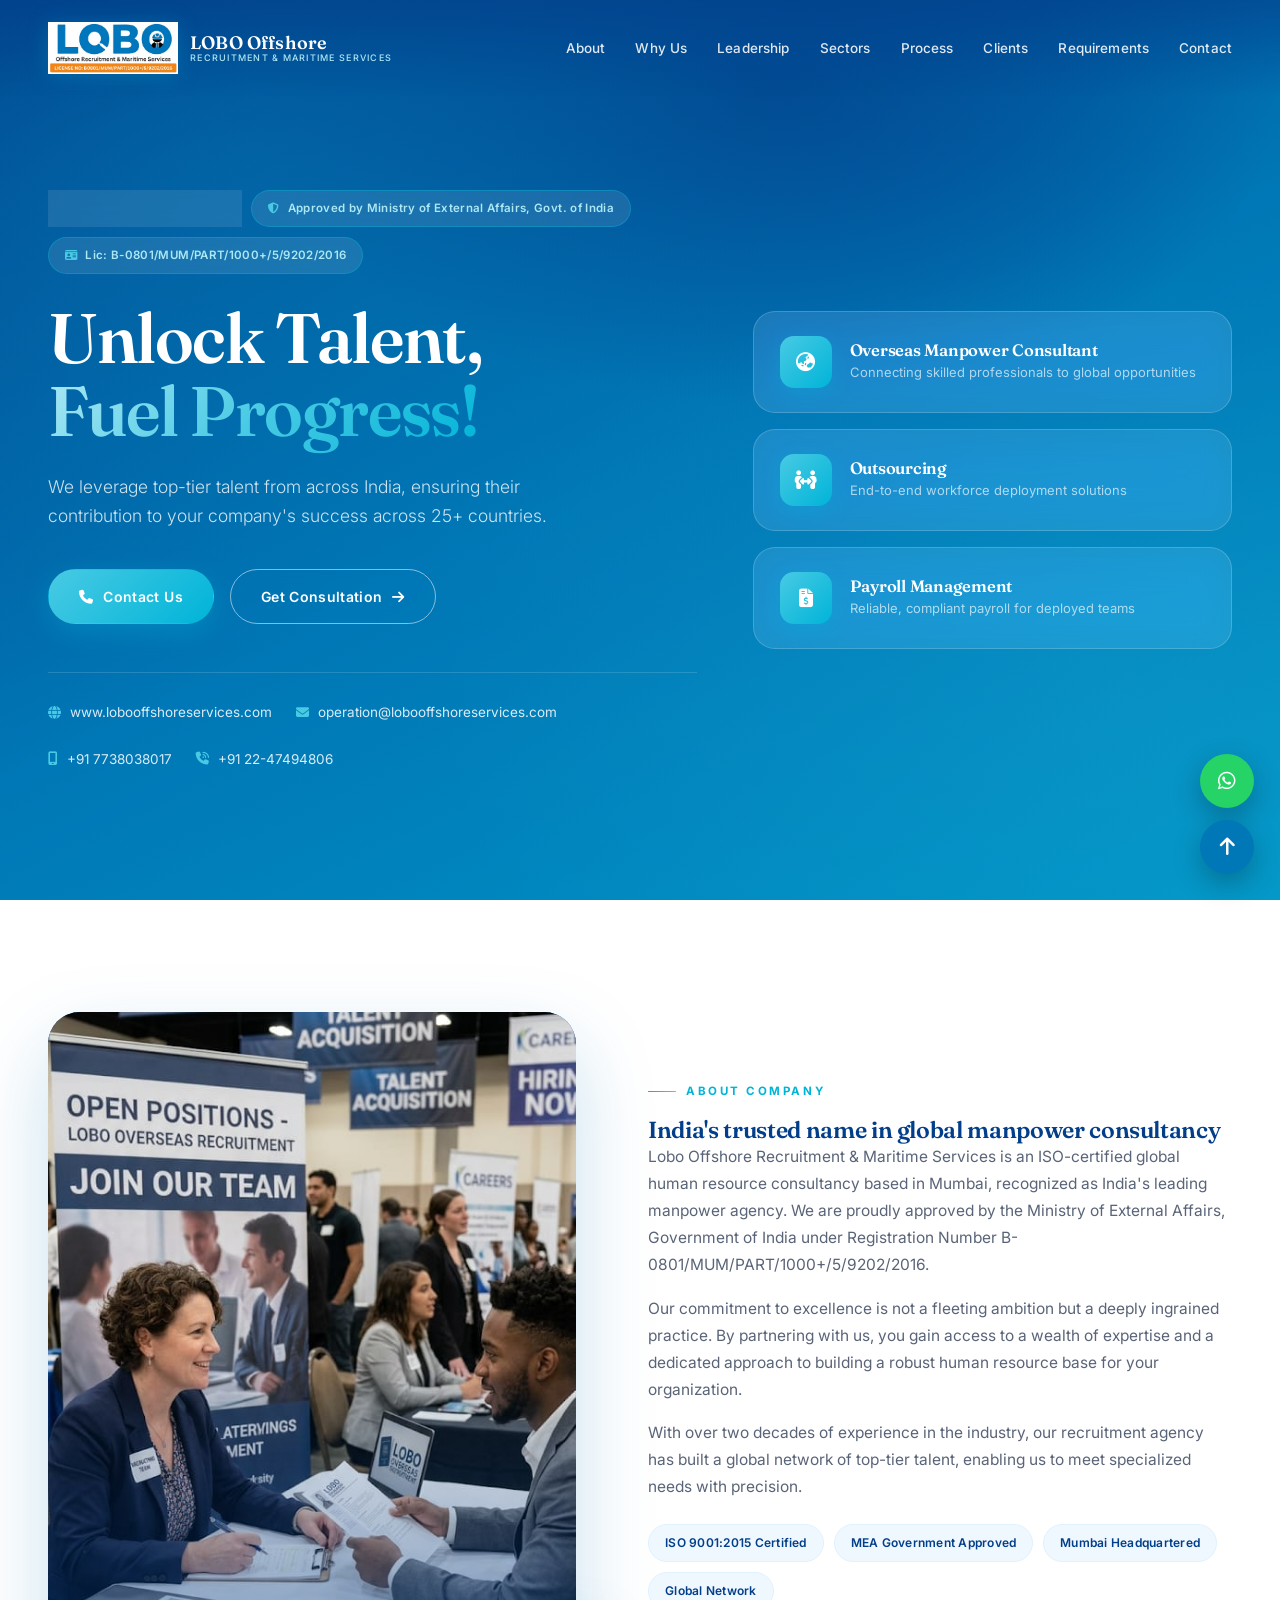
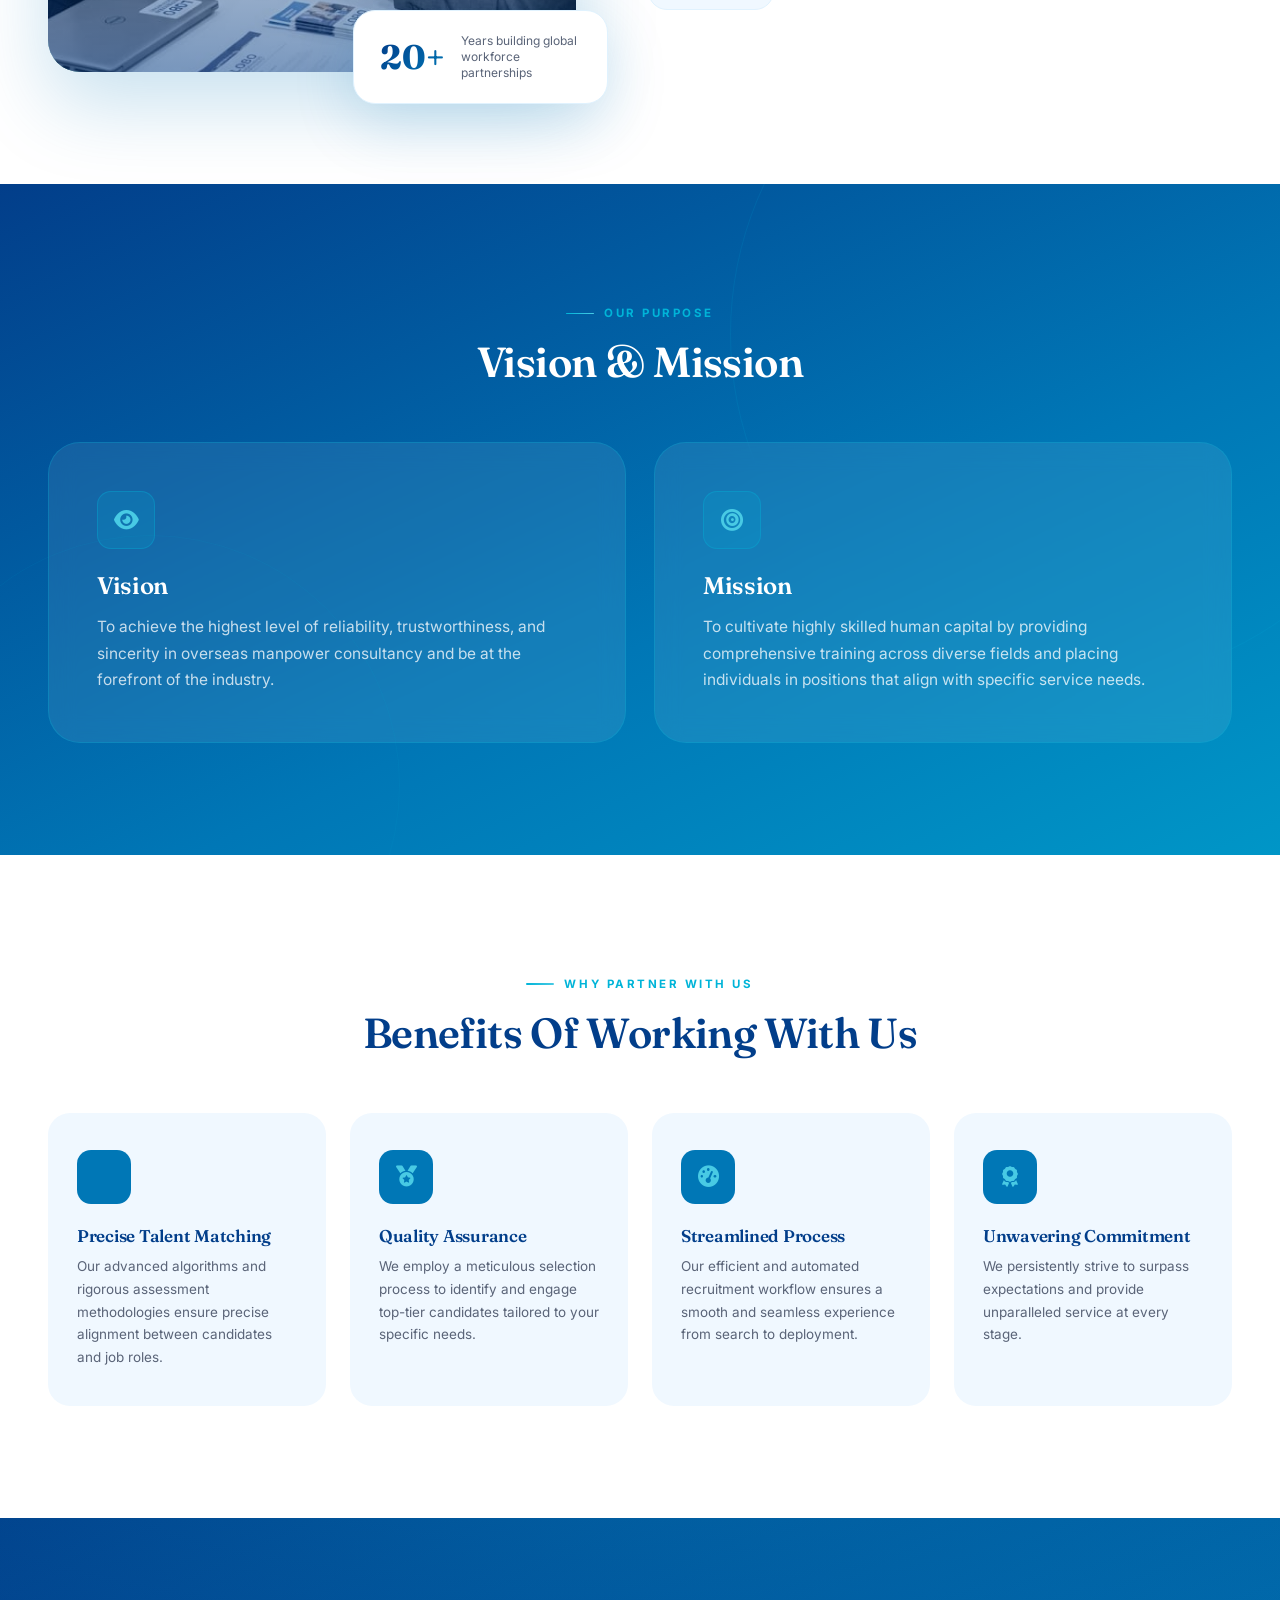
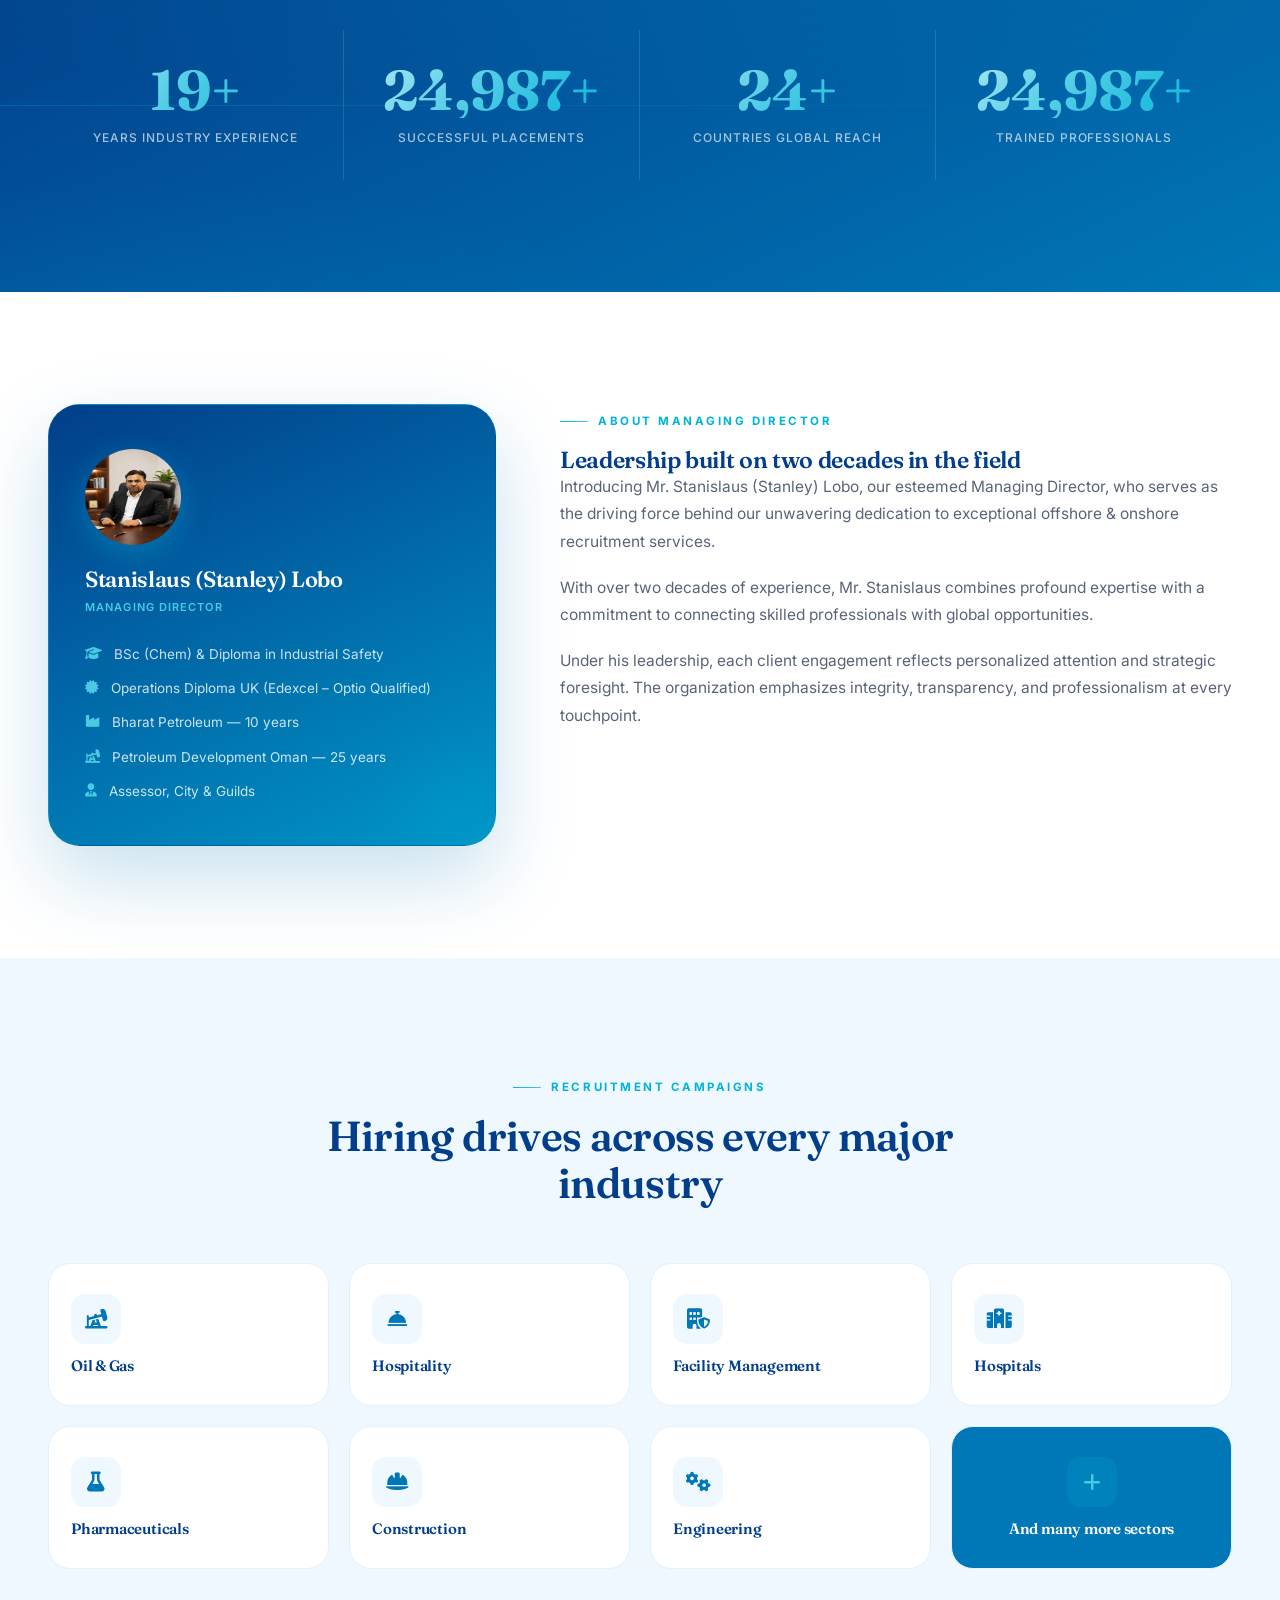
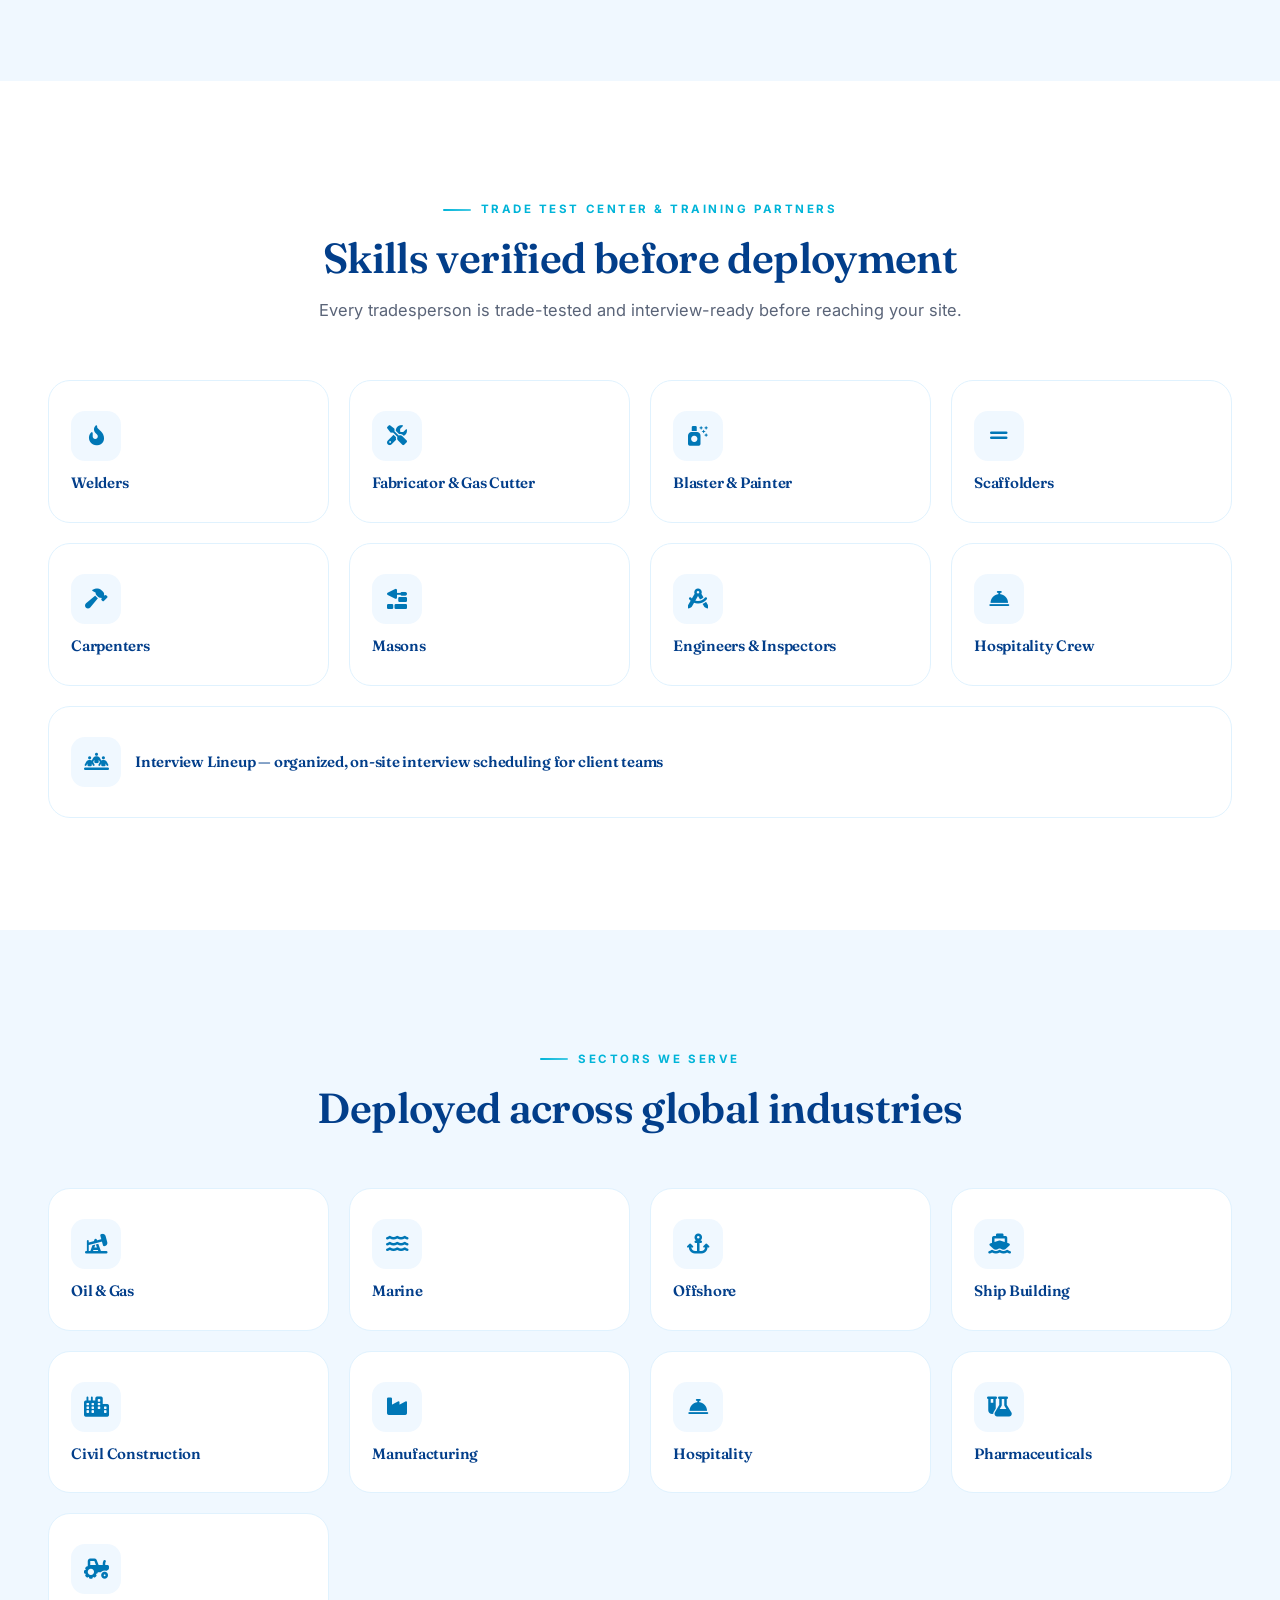
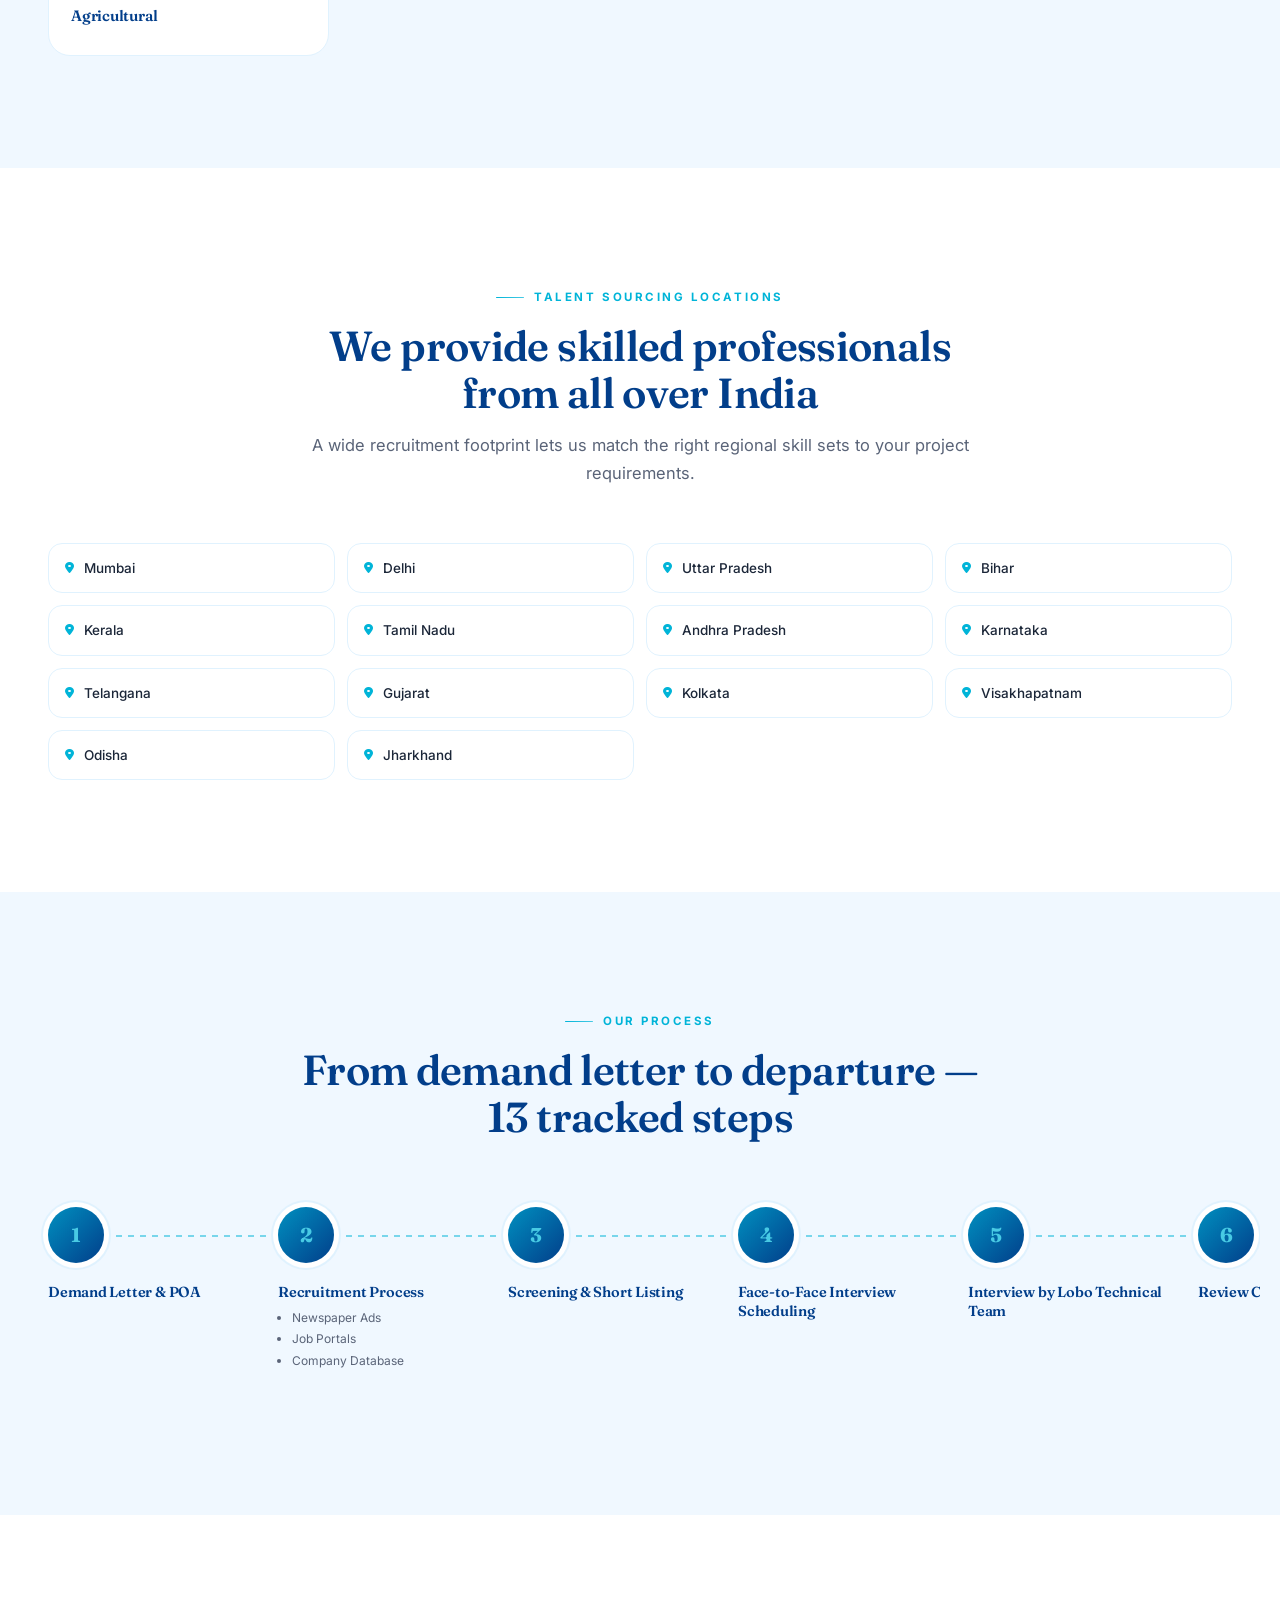
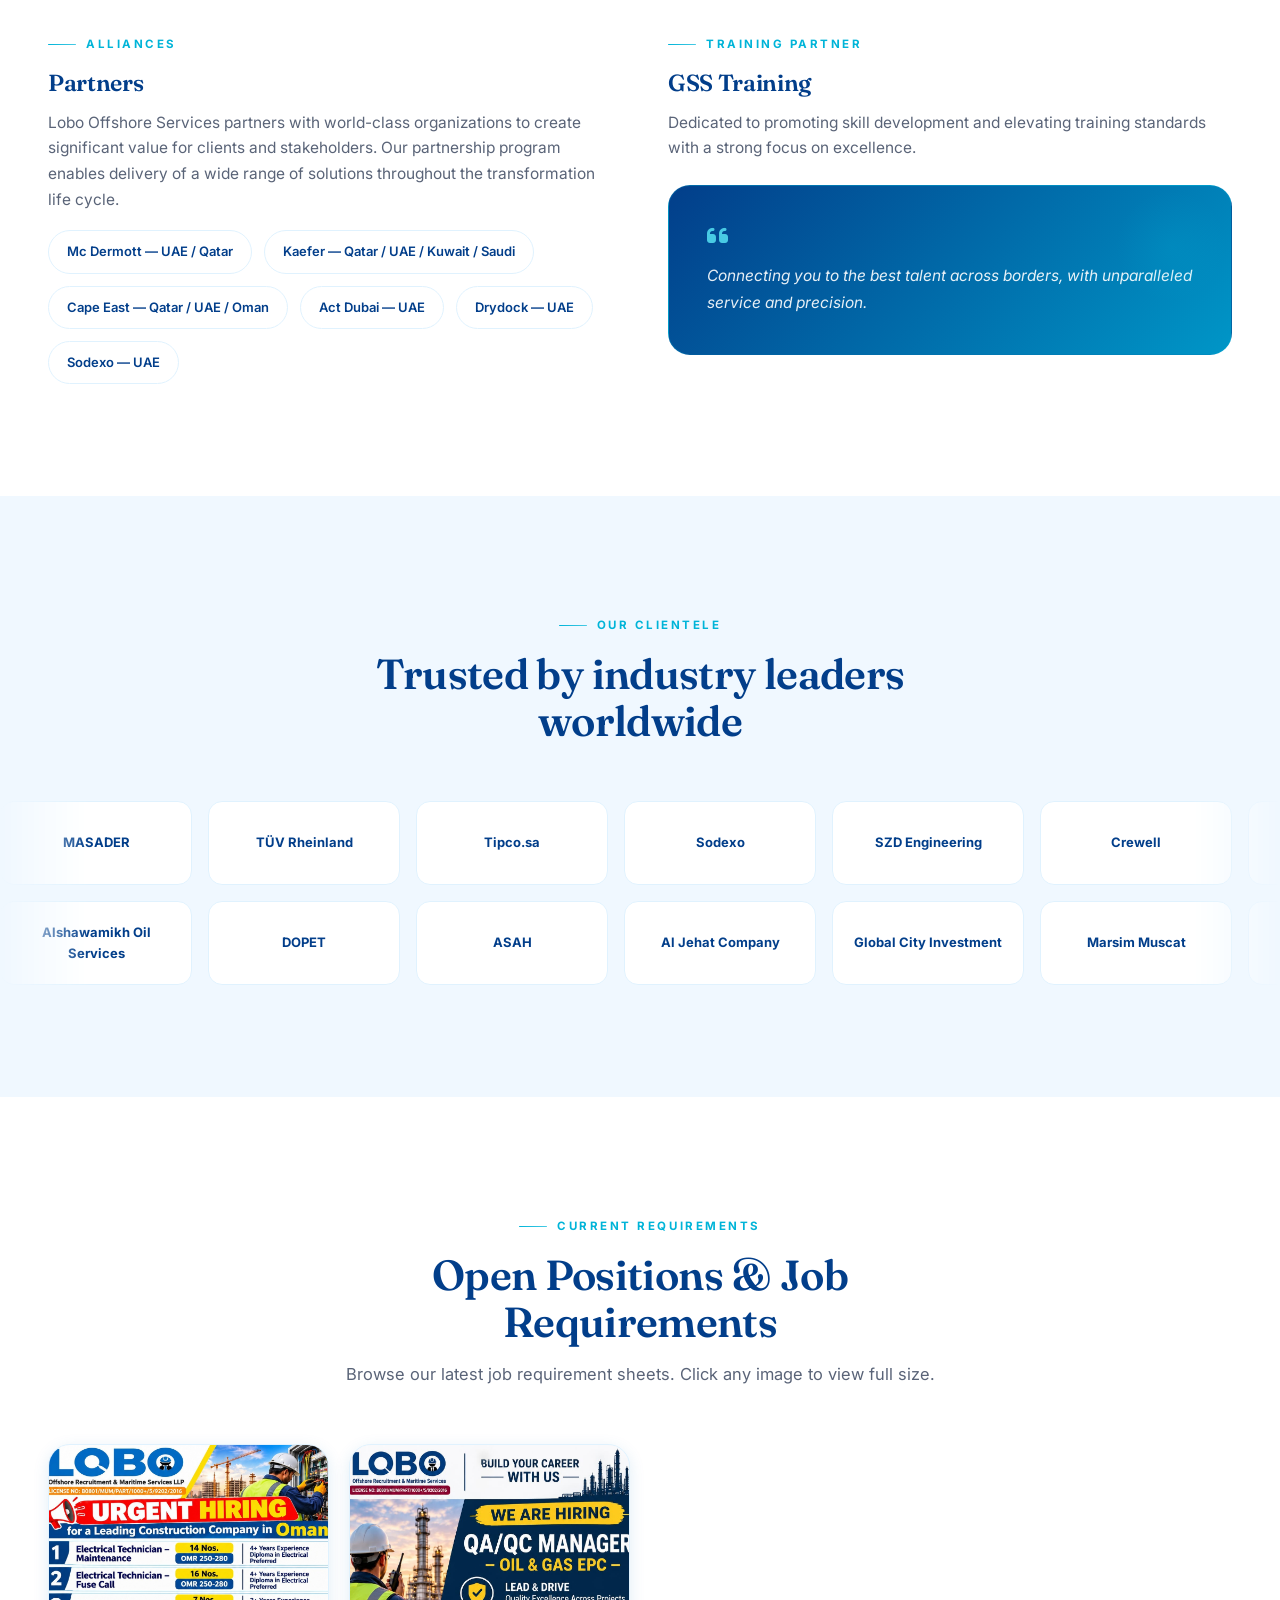
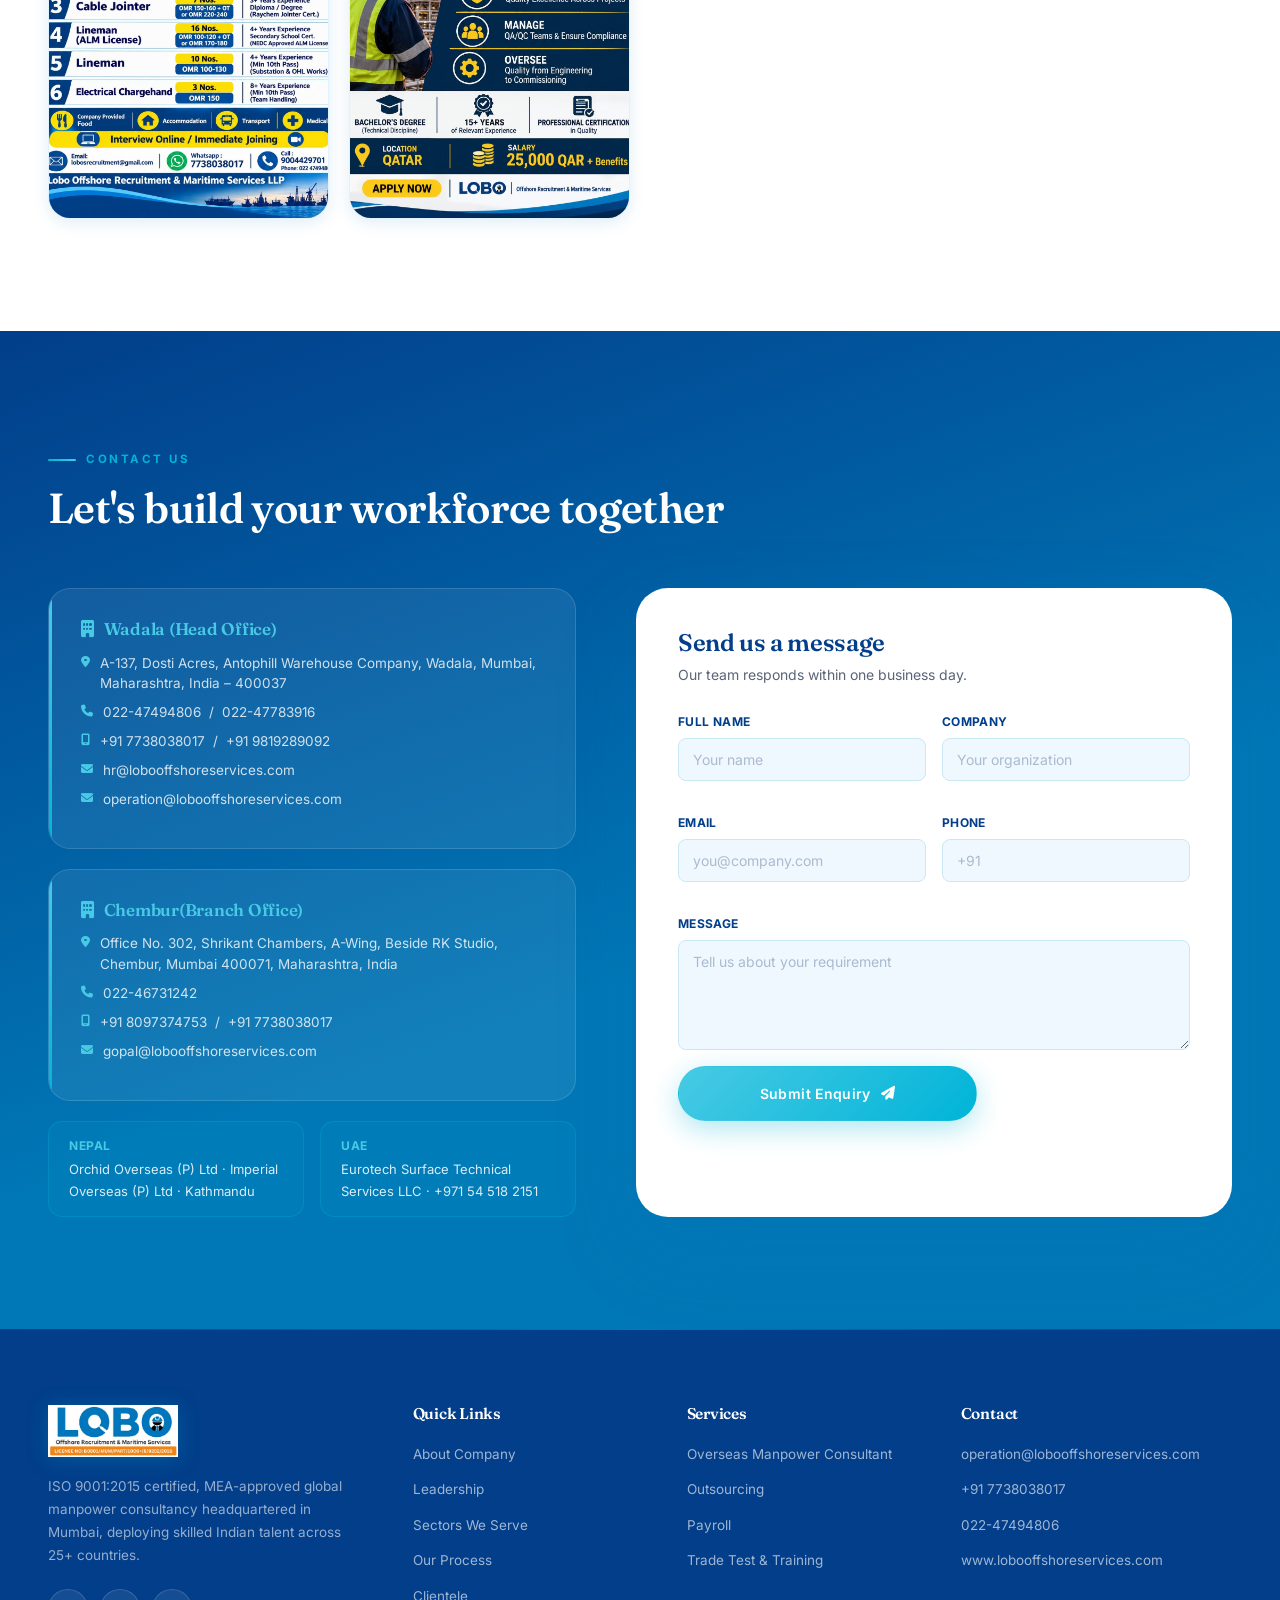
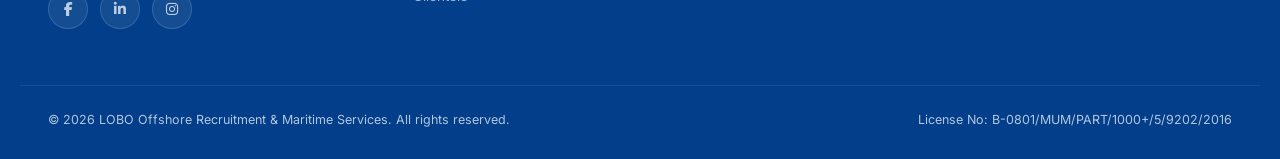
